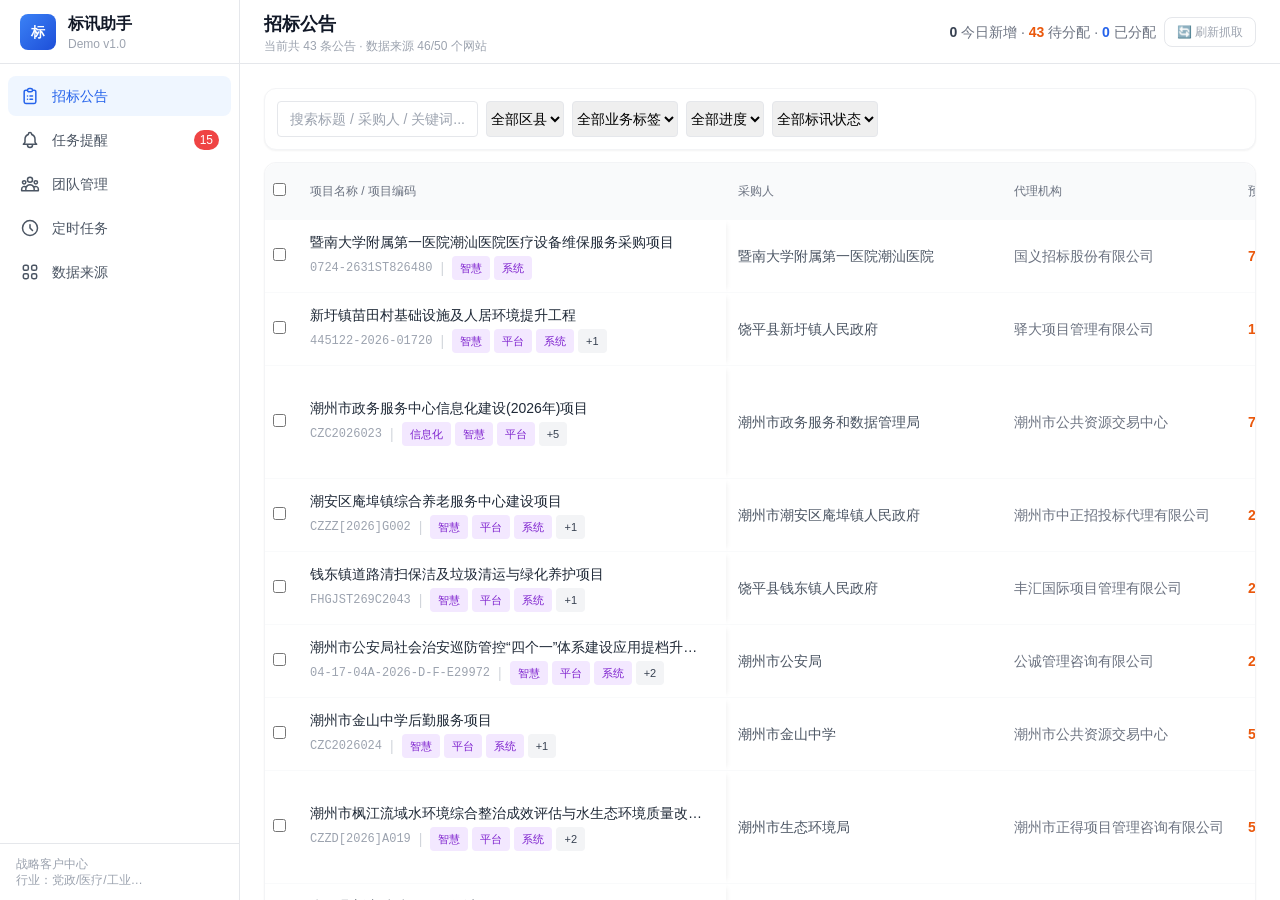
==== demo/index.html @ 06e2afbc "feat: 三方代码同步 + 任务提醒页批量分配功能 - 以 标讯助手demo.html 为源头同步 demo/js/app.js + demo/js/data.js - 同步后两个版本功能完全一致（" ====
<!DOCTYPE html>
<html lang="zh-CN">
<head>
  <meta charset="UTF-8">
  <meta name="viewport" content="width=device-width, initial-scale=1.0">
  <title>标讯助手 - Demo（离线版）</title>
  <!-- 内联编译好的 Tailwind CSS -->
<style>*,:after,:before{--tw-border-spacing-x:0;--tw-border-spacing-y:0;--tw-translate-x:0;--tw-translate-y:0;--tw-rotate:0;--tw-skew-x:0;--tw-skew-y:0;--tw-scale-x:1;--tw-scale-y:1;--tw-pan-x: ;--tw-pan-y: ;--tw-pinch-zoom: ;--tw-scroll-snap-strictness:proximity;--tw-gradient-from-position: ;--tw-gradient-via-position: ;--tw-gradient-to-position: ;--tw-ordinal: ;--tw-slashed-zero: ;--tw-numeric-figure: ;--tw-numeric-spacing: ;--tw-numeric-fraction: ;--tw-ring-inset: ;--tw-ring-offset-width:0px;--tw-ring-offset-color:#fff;--tw-ring-color:rgba(59,130,246,.5);--tw-ring-offset-shadow:0 0 #0000;--tw-ring-shadow:0 0 #0000;--tw-shadow:0 0 #0000;--tw-shadow-colored:0 0 #0000;--tw-blur: ;--tw-brightness: ;--tw-contrast: ;--tw-grayscale: ;--tw-hue-rotate: ;--tw-invert: ;--tw-saturate: ;--tw-sepia: ;--tw-drop-shadow: ;--tw-backdrop-blur: ;--tw-backdrop-brightness: ;--tw-backdrop-contrast: ;--tw-backdrop-grayscale: ;--tw-backdrop-hue-rotate: ;--tw-backdrop-invert: ;--tw-backdrop-opacity: ;--tw-backdrop-saturate: ;--tw-backdrop-sepia: ;--tw-contain-size: ;--tw-contain-layout: ;--tw-contain-paint: ;--tw-contain-style: }::backdrop{--tw-border-spacing-x:0;--tw-border-spacing-y:0;--tw-translate-x:0;--tw-translate-y:0;--tw-rotate:0;--tw-skew-x:0;--tw-skew-y:0;--tw-scale-x:1;--tw-scale-y:1;--tw-pan-x: ;--tw-pan-y: ;--tw-pinch-zoom: ;--tw-scroll-snap-strictness:proximity;--tw-gradient-from-position: ;--tw-gradient-via-position: ;--tw-gradient-to-position: ;--tw-ordinal: ;--tw-slashed-zero: ;--tw-numeric-figure: ;--tw-numeric-spacing: ;--tw-numeric-fraction: ;--tw-ring-inset: ;--tw-ring-offset-width:0px;--tw-ring-offset-color:#fff;--tw-ring-color:rgba(59,130,246,.5);--tw-ring-offset-shadow:0 0 #0000;--tw-ring-shadow:0 0 #0000;--tw-shadow:0 0 #0000;--tw-shadow-colored:0 0 #0000;--tw-blur: ;--tw-brightness: ;--tw-contrast: ;--tw-grayscale: ;--tw-hue-rotate: ;--tw-invert: ;--tw-saturate: ;--tw-sepia: ;--tw-drop-shadow: ;--tw-backdrop-blur: ;--tw-backdrop-brightness: ;--tw-backdrop-contrast: ;--tw-backdrop-grayscale: ;--tw-backdrop-hue-rotate: ;--tw-backdrop-invert: ;--tw-backdrop-opacity: ;--tw-backdrop-saturate: ;--tw-backdrop-sepia: ;--tw-contain-size: ;--tw-contain-layout: ;--tw-contain-paint: ;--tw-contain-style: }/*! tailwindcss v3.4.19 | MIT License | https://tailwindcss.com*/*,:after,:before{box-sizing:border-box;border:0 solid #e5e7eb}:after,:before{--tw-content:""}:host,html{line-height:1.5;-webkit-text-size-adjust:100%;-moz-tab-size:4;-o-tab-size:4;tab-size:4;font-family:ui-sans-serif,system-ui,sans-serif,Apple Color Emoji,Segoe UI Emoji,Segoe UI Symbol,Noto Color Emoji;font-feature-settings:normal;font-variation-settings:normal;-webkit-tap-highlight-color:transparent}body{margin:0;line-height:inherit}hr{height:0;color:inherit;border-top-width:1px}abbr:where([title]){-webkit-text-decoration:underline dotted;text-decoration:underline dotted}h1,h2,h3,h4,h5,h6{font-size:inherit;font-weight:inherit}a{color:inherit;text-decoration:inherit}b,strong{font-weight:bolder}code,kbd,pre,samp{font-family:ui-monospace,SFMono-Regular,Menlo,Monaco,Consolas,Liberation Mono,Courier New,monospace;font-feature-settings:normal;font-variation-settings:normal;font-size:1em}small{font-size:80%}sub,sup{font-size:75%;line-height:0;position:relative;vertical-align:baseline}sub{bottom:-.25em}sup{top:-.5em}table{text-indent:0;border-color:inherit;border-collapse:collapse}button,input,optgroup,select,textarea{font-family:inherit;font-feature-settings:inherit;font-variation-settings:inherit;font-size:100%;font-weight:inherit;line-height:inherit;letter-spacing:inherit;color:inherit;margin:0;padding:0}button,select{text-transform:none}button,input:where([type=button]),input:where([type=reset]),input:where([type=submit]){-webkit-appearance:button;background-color:transparent;background-image:none}:-moz-focusring{outline:auto}:-moz-ui-invalid{box-shadow:none}progress{vertical-align:baseline}::-webkit-inner-spin-button,::-webkit-outer-spin-button{height:auto}[type=search]{-webkit-appearance:textfield;outline-offset:-2px}::-webkit-search-decoration{-webkit-appearance:none}::-webkit-file-upload-button{-webkit-appearance:button;font:inherit}summary{display:list-item}blockquote,dd,dl,figure,h1,h2,h3,h4,h5,h6,hr,p,pre{margin:0}fieldset{margin:0}fieldset,legend{padding:0}menu,ol,ul{list-style:none;margin:0;padding:0}dialog{padding:0}textarea{resize:vertical}input::-moz-placeholder,textarea::-moz-placeholder{opacity:1;color:#9ca3af}input::placeholder,textarea::placeholder{opacity:1;color:#9ca3af}[role=button],button{cursor:pointer}:disabled{cursor:default}audio,canvas,embed,iframe,img,object,svg,video{display:block;vertical-align:middle}img,video{max-width:100%;height:auto}[hidden]:where(:not([hidden=until-found])){display:none}.fixed{position:fixed}.inset-0{inset:0}.z-50{z-index:50}.col-span-2{grid-column:span 2/span 2}.-mx-2{margin-left:-.5rem;margin-right:-.5rem}.mx-auto{margin-left:auto;margin-right:auto}.mb-1{margin-bottom:.25rem}.mb-2{margin-bottom:.5rem}.mb-3{margin-bottom:.75rem}.mb-4{margin-bottom:1rem}.mb-5{margin-bottom:1.25rem}.mb-6{margin-bottom:1.5rem}.ml-3{margin-left:.75rem}.ml-auto{margin-left:auto}.mr-1{margin-right:.25rem}.mr-2{margin-right:.5rem}.mt-1{margin-top:.25rem}.mt-1\.5{margin-top:.375rem}.mt-4{margin-top:1rem}.mt-6{margin-top:1.5rem}.block{display:block}.inline-block{display:inline-block}.flex{display:flex}.table{display:table}.grid{display:grid}.h-10{height:2.5rem}.h-16{height:4rem}.h-2{height:.5rem}.h-5{height:1.25rem}.h-8{height:2rem}.h-9{height:2.25rem}.h-screen{height:100vh}.max-h-72{max-height:18rem}.w-2{width:.5rem}.w-5{width:1.25rem}.w-60{width:15rem}.w-8{width:2rem}.w-9{width:2.25rem}.w-\[480px\]{width:480px}.w-full{width:100%}.min-w-\[280px\]{min-width:280px}.min-w-\[300px\]{min-width:300px}.min-w-\[32px\]{min-width:32px}.max-w-5xl{max-width:64rem}.max-w-\[150px\]{max-width:150px}.max-w-\[180px\]{max-width:180px}.max-w-\[400px\]{max-width:400px}.flex-1{flex:1 1 0%}.flex-shrink-0{flex-shrink:0}.transform{transform:translate(var(--tw-translate-x),var(--tw-translate-y)) rotate(var(--tw-rotate)) skewX(var(--tw-skew-x)) skewY(var(--tw-skew-y)) scaleX(var(--tw-scale-x)) scaleY(var(--tw-scale-y))}@keyframes pulse{50%{opacity:.5}}.animate-pulse{animation:pulse 2s cubic-bezier(.4,0,.6,1) infinite}.cursor-pointer{cursor:pointer}.resize-none{resize:none}.grid-cols-2{grid-template-columns:repeat(2,minmax(0,1fr))}.grid-cols-3{grid-template-columns:repeat(3,minmax(0,1fr))}.grid-cols-4{grid-template-columns:repeat(4,minmax(0,1fr))}.flex-col{flex-direction:column}.flex-wrap{flex-wrap:wrap}.items-start{align-items:flex-start}.items-center{align-items:center}.justify-end{justify-content:flex-end}.justify-center{justify-content:center}.justify-between{justify-content:space-between}.gap-1{gap:.25rem}.gap-1\.5{gap:.375rem}.gap-2{gap:.5rem}.gap-3{gap:.75rem}.gap-4{gap:1rem}.gap-6{gap:1.5rem}.gap-x-10{-moz-column-gap:2.5rem;column-gap:2.5rem}.gap-y-4{row-gap:1rem}.space-y-1>:not([hidden])~:not([hidden]){--tw-space-y-reverse:0;margin-top:calc(.25rem*(1 - var(--tw-space-y-reverse)));margin-bottom:calc(.25rem*var(--tw-space-y-reverse))}.space-y-1\.5>:not([hidden])~:not([hidden]){--tw-space-y-reverse:0;margin-top:calc(.375rem*(1 - var(--tw-space-y-reverse)));margin-bottom:calc(.375rem*var(--tw-space-y-reverse))}.space-y-2>:not([hidden])~:not([hidden]){--tw-space-y-reverse:0;margin-top:calc(.5rem*(1 - var(--tw-space-y-reverse)));margin-bottom:calc(.5rem*var(--tw-space-y-reverse))}.space-y-3>:not([hidden])~:not([hidden]){--tw-space-y-reverse:0;margin-top:calc(.75rem*(1 - var(--tw-space-y-reverse)));margin-bottom:calc(.75rem*var(--tw-space-y-reverse))}.space-y-4>:not([hidden])~:not([hidden]){--tw-space-y-reverse:0;margin-top:calc(1rem*(1 - var(--tw-space-y-reverse)));margin-bottom:calc(1rem*var(--tw-space-y-reverse))}.overflow-auto{overflow:auto}.overflow-hidden,.truncate{overflow:hidden}.truncate{text-overflow:ellipsis}.truncate,.whitespace-nowrap{white-space:nowrap}.whitespace-pre-wrap{white-space:pre-wrap}.break-all{word-break:break-all}.rounded{border-radius:.25rem}.rounded-full{border-radius:9999px}.rounded-lg{border-radius:.5rem}.rounded-xl{border-radius:.75rem}.border{border-width:1px}.border-b{border-bottom-width:1px}.border-r{border-right-width:1px}.border-t{border-top-width:1px}.border-blue-600{--tw-border-opacity:1;border-color:rgb(37 99 235/var(--tw-border-opacity,1))}.border-gray-100{--tw-border-opacity:1;border-color:rgb(243 244 246/var(--tw-border-opacity,1))}.border-gray-200{--tw-border-opacity:1;border-color:rgb(229 231 235/var(--tw-border-opacity,1))}.border-gray-50{--tw-border-opacity:1;border-color:rgb(249 250 251/var(--tw-border-opacity,1))}.border-red-100{--tw-border-opacity:1;border-color:rgb(254 226 226/var(--tw-border-opacity,1))}.bg-blue-500{--tw-bg-opacity:1;background-color:rgb(59 130 246/var(--tw-bg-opacity,1))}.bg-blue-600{--tw-bg-opacity:1;background-color:rgb(37 99 235/var(--tw-bg-opacity,1))}.bg-gray-100{--tw-bg-opacity:1;background-color:rgb(243 244 246/var(--tw-bg-opacity,1))}.bg-gray-50{--tw-bg-opacity:1;background-color:rgb(249 250 251/var(--tw-bg-opacity,1))}.bg-green-500{--tw-bg-opacity:1;background-color:rgb(34 197 94/var(--tw-bg-opacity,1))}.bg-orange-100{--tw-bg-opacity:1;background-color:rgb(255 237 213/var(--tw-bg-opacity,1))}.bg-orange-50{--tw-bg-opacity:1;background-color:rgb(255 247 237/var(--tw-bg-opacity,1))}.bg-orange-500{--tw-bg-opacity:1;background-color:rgb(249 115 22/var(--tw-bg-opacity,1))}.bg-red-50{--tw-bg-opacity:1;background-color:rgb(254 242 242/var(--tw-bg-opacity,1))}.bg-red-500{--tw-bg-opacity:1;background-color:rgb(239 68 68/var(--tw-bg-opacity,1))}.bg-white{--tw-bg-opacity:1;background-color:rgb(255 255 255/var(--tw-bg-opacity,1))}.bg-gradient-to-br{background-image:linear-gradient(to bottom right,var(--tw-gradient-stops))}.from-blue-500{--tw-gradient-from:#3b82f6 var(--tw-gradient-from-position);--tw-gradient-to:rgba(59,130,246,0) var(--tw-gradient-to-position);--tw-gradient-stops:var(--tw-gradient-from),var(--tw-gradient-to)}.to-blue-700{--tw-gradient-to:#1d4ed8 var(--tw-gradient-to-position)}.p-3{padding:.75rem}.p-4{padding:1rem}.p-5{padding:1.25rem}.p-6{padding:1.5rem}.px-1\.5{padding-left:.375rem;padding-right:.375rem}.px-2{padding-left:.5rem;padding-right:.5rem}.px-3{padding-left:.75rem;padding-right:.75rem}.px-4{padding-left:1rem;padding-right:1rem}.px-5{padding-left:1.25rem;padding-right:1.25rem}.px-6{padding-left:1.5rem;padding-right:1.5rem}.py-0\.5{padding-top:.125rem;padding-bottom:.125rem}.py-1{padding-top:.25rem;padding-bottom:.25rem}.py-1\.5{padding-top:.375rem;padding-bottom:.375rem}.py-16{padding-top:4rem;padding-bottom:4rem}.py-2{padding-top:.5rem;padding-bottom:.5rem}.py-2\.5{padding-top:.625rem;padding-bottom:.625rem}.py-3{padding-top:.75rem;padding-bottom:.75rem}.py-8{padding-top:2rem;padding-bottom:2rem}.pl-5{padding-left:1.25rem}.pt-4{padding-top:1rem}.text-left{text-align:left}.text-center{text-align:center}.font-mono{font-family:ui-monospace,SFMono-Regular,Menlo,Monaco,Consolas,Liberation Mono,Courier New,monospace}.text-2xl{font-size:1.5rem;line-height:2rem}.text-lg{font-size:1.125rem;line-height:1.75rem}.text-sm{font-size:.875rem;line-height:1.25rem}.text-xl{font-size:1.25rem;line-height:1.75rem}.text-xs{font-size:.75rem;line-height:1rem}.font-bold{font-weight:700}.font-medium{font-weight:500}.font-normal{font-weight:400}.font-semibold{font-weight:600}.leading-relaxed{line-height:1.625}.leading-snug{line-height:1.375}.text-blue-500{--tw-text-opacity:1;color:rgb(59 130 246/var(--tw-text-opacity,1))}.text-blue-600{--tw-text-opacity:1;color:rgb(37 99 235/var(--tw-text-opacity,1))}.text-gray-300{--tw-text-opacity:1;color:rgb(209 213 219/var(--tw-text-opacity,1))}.text-gray-400{--tw-text-opacity:1;color:rgb(156 163 175/var(--tw-text-opacity,1))}.text-gray-500{--tw-text-opacity:1;color:rgb(107 114 128/var(--tw-text-opacity,1))}.text-gray-600{--tw-text-opacity:1;color:rgb(75 85 99/var(--tw-text-opacity,1))}.text-gray-700{--tw-text-opacity:1;color:rgb(55 65 81/var(--tw-text-opacity,1))}.text-gray-800{--tw-text-opacity:1;color:rgb(31 41 55/var(--tw-text-opacity,1))}.text-gray-900{--tw-text-opacity:1;color:rgb(17 24 39/var(--tw-text-opacity,1))}.text-green-600{--tw-text-opacity:1;color:rgb(22 163 74/var(--tw-text-opacity,1))}.text-orange-500{--tw-text-opacity:1;color:rgb(249 115 22/var(--tw-text-opacity,1))}.text-orange-600{--tw-text-opacity:1;color:rgb(234 88 12/var(--tw-text-opacity,1))}.text-red-500{--tw-text-opacity:1;color:rgb(239 68 68/var(--tw-text-opacity,1))}.text-red-600{--tw-text-opacity:1;color:rgb(220 38 38/var(--tw-text-opacity,1))}.text-white{--tw-text-opacity:1;color:rgb(255 255 255/var(--tw-text-opacity,1))}.shadow-sm{--tw-shadow:0 1px 2px 0 rgba(0,0,0,.05);--tw-shadow-colored:0 1px 2px 0 var(--tw-shadow-color)}.shadow-sm,.shadow-xl{box-shadow:var(--tw-ring-offset-shadow,0 0 #0000),var(--tw-ring-shadow,0 0 #0000),var(--tw-shadow)}.shadow-xl{--tw-shadow:0 20px 25px -5px rgba(0,0,0,.1),0 8px 10px -6px rgba(0,0,0,.1);--tw-shadow-colored:0 20px 25px -5px var(--tw-shadow-color),0 8px 10px -6px var(--tw-shadow-color)}.blur{--tw-blur:blur(8px)}.blur,.filter{filter:var(--tw-blur) var(--tw-brightness) var(--tw-contrast) var(--tw-grayscale) var(--tw-hue-rotate) var(--tw-invert) var(--tw-saturate) var(--tw-sepia) var(--tw-drop-shadow)}.backdrop-filter{-webkit-backdrop-filter:var(--tw-backdrop-blur) var(--tw-backdrop-brightness) var(--tw-backdrop-contrast) var(--tw-backdrop-grayscale) var(--tw-backdrop-hue-rotate) var(--tw-backdrop-invert) var(--tw-backdrop-opacity) var(--tw-backdrop-saturate) var(--tw-backdrop-sepia);backdrop-filter:var(--tw-backdrop-blur) var(--tw-backdrop-brightness) var(--tw-backdrop-contrast) var(--tw-backdrop-grayscale) var(--tw-backdrop-hue-rotate) var(--tw-backdrop-invert) var(--tw-backdrop-opacity) var(--tw-backdrop-saturate) var(--tw-backdrop-sepia)}.hover\:bg-blue-700:hover{--tw-bg-opacity:1;background-color:rgb(29 78 216/var(--tw-bg-opacity,1))}.hover\:bg-gray-50:hover{--tw-bg-opacity:1;background-color:rgb(249 250 251/var(--tw-bg-opacity,1))}.hover\:text-blue-600:hover{--tw-text-opacity:1;color:rgb(37 99 235/var(--tw-text-opacity,1))}.hover\:underline:hover{text-decoration-line:underline}.focus\:border-blue-400:focus{--tw-border-opacity:1;border-color:rgb(96 165 250/var(--tw-border-opacity,1))}.focus\:outline-none:focus{outline:2px solid transparent;outline-offset:2px}.disabled\:cursor-not-allowed:disabled{cursor:not-allowed}.disabled\:opacity-40:disabled{opacity:.4}
  body { font-family: -apple-system, BlinkMacSystemFont, 'PingFang SC', 'Microsoft YaHei', sans-serif; }
  /* 表格横拉条常显样式 */
  .scrollbar-thin::-webkit-scrollbar { width: 10px; height: 12px; }
  .scrollbar-thin::-webkit-scrollbar-track { 
    background: #f1f5f9; 
    border-radius: 6px; 
    border: 2px solid #fff;
  }
  .scrollbar-thin::-webkit-scrollbar-thumb { 
    background: #cbd5e1; 
    border-radius: 6px; 
    border: 2px solid #f1f5f9;
  }
  .scrollbar-thin::-webkit-scrollbar-thumb:hover { background: #94a3b8; }
  /* macOS 强制滚动条常显（避免 overlay 隐藏） */
  .ann-table-scroll, .overflow-x-auto.scrollbar-thin {
    scrollbar-width: thin;
    scrollbar-color: #cbd5e1 #f1f5f9;
  }
  @supports (-webkit-overflow-scrolling: touch) {
    .scrollbar-thin::-webkit-scrollbar { width: 10px; height: 12px; }
  }
  .tag { display: inline-block; padding: 2px 8px; border-radius: 4px; font-size: 11px; font-weight: 500; }
  .tag-green { background: #dcfce7; color: #166534; }
  .tag-yellow { background: #fef9c3; color: #854d0e; }
  .tag-blue { background: #dbeafe; color: #1e40af; }
  .tag-red { background: #fee2e2; color: #991b1b; }
  .tag-gray { background: #f3f4f6; color: #374151; }
  .tag-purple { background: #f3e8ff; color: #7e22ce; }
  .modal-bg { background: rgba(0,0,0,0.5); backdrop-filter: blur(4px); }
  .fade-in { animation: fadeIn 0.2s ease-out; }
  @keyframes fadeIn { from { opacity: 0; transform: translateY(-8px); } to { opacity: 1; transform: translateY(0); } }
  .sidebar-item:hover { background: #f3f4f6; }
  .sidebar-item.active { background: #eff6ff; color: #2563eb; }
  .sidebar-item.active svg { stroke: #2563eb; }
  .ann-row:hover { background: #f9fafb; }
  .kw-del-cb:checked + .kw-del-label { background: #fee2e2; color: #dc2626; border-color: #fca5a5; }
  .kw-del-pill { display: inline-block; }
/* sticky 左右列阴影 */
.ann-row-first{box-shadow:4px 0 6px -4px rgba(0,0,0,.08)}
.ann-row-last{box-shadow:-4px 0 6px -4px rgba(0,0,0,.08)}
.ann-row:hover .ann-row-first{background:#f9fafb}
.ann-row:hover .ann-row-last{background:#f9fafb}
thead th.sticky.left-0{box-shadow:4px 0 6px -4px rgba(0,0,0,.08)}
thead th.sticky.right-0{box-shadow:-4px 0 6px -4px rgba(0,0,0,.08)}
  /* 手动补 Tailwind 没编译的 overflow-y-auto / overflow-x-hidden */
  main[class*="overflow-y-auto"] { overflow-y: auto !important; }
  main[class*="overflow-x-hidden"] { overflow-x: hidden !important; }
  .overflow-x-auto { overflow-x: auto !important; }
  /* 关键：表格 card 锁死宽度，不让 flex min-content 撑爆 */
  .bg-white.rounded-xl.shadow-sm.border-gray-100.style-width-100,
  .bg-white.rounded-xl.shadow-sm.border-gray-100[style*="width:100%"] { width: 100% !important; max-width: 100%; }

</style>
  <!-- 图标 -->
  <link rel="icon" type="image/svg+xml" href="data:image/svg+xml,%3Csvg xmlns='http://www.w3.org/2000/svg' viewBox='0 0 24 24' fill='none' stroke='%232563eb' stroke-width='2'%3E%3Cpath d='M9 12l2 2 4-4m6 2a9 9 0 11-18 0 9 9 0 0118 0z'/%3E%3C/svg%3E">
</head>
<body>
  <div id="app"></div>

  <!-- 数据层 -->
  <script src="js/data.js"></script>
  <!-- 主应用逻辑 -->
  <script src="js/app.js"></script>
</body>
</html>
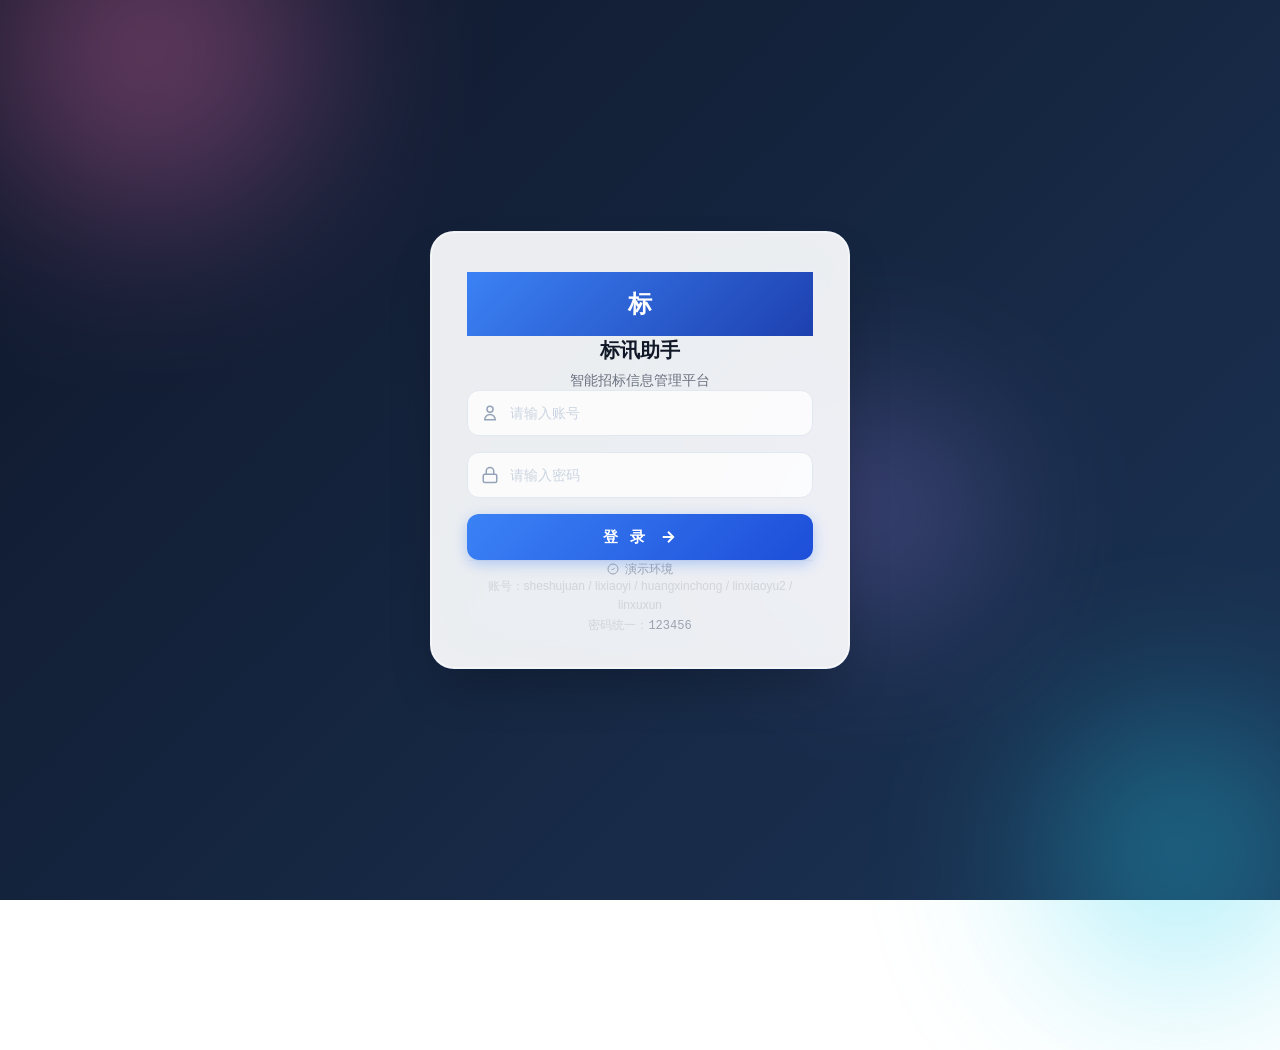
==== commit e0595375: "style: 登录页重写为现代毛玻璃风格 - 动态渐变背景(深蓝→紫色, 15s循环) - 3个浮动模糊装饰圆(pink/cyan/purple, 20s漂浮) - 毛玻璃卡片(backdrop-bl" ====
--- a/demo/index.html
+++ b/demo/index.html
@@ -59,6 +59,131 @@
   .bg-white.rounded-xl.shadow-sm.border-gray-100.style-width-100,
   .bg-white.rounded-xl.shadow-sm.border-gray-100[style*="width:100%"] { width: 100% !important; max-width: 100%; }
 
+
+/* ===== 登录页 · 现代毛玻璃风格 ===== */
+.login-bg {
+  background: linear-gradient(135deg, #0f172a 0%, #1e3a5f 30%, #3b82f6 60%, #6366f1 100%);
+  background-size: 400% 400%;
+  animation: loginGradientShift 15s ease infinite;
+}
+@keyframes loginGradientShift {
+  0%,100% { background-position: 0% 50%; }
+  50% { background-position: 100% 50%; }
+}
+
+/* 浮动装饰圆 */
+.login-blob {
+  position: absolute;
+  border-radius: 50%;
+  filter: blur(80px);
+  opacity: .5;
+  animation: loginBlobFloat 20s ease-in-out infinite;
+}
+.login-blob-1 {
+  width: 500px; height: 500px;
+  background: radial-gradient(circle, #f472b6 0%, transparent 70%);
+  top: -200px; left: -100px;
+  animation-delay: 0s;
+}
+.login-blob-2 {
+  width: 400px; height: 400px;
+  background: radial-gradient(circle, #22d3ee 0%, transparent 70%);
+  bottom: -150px; right: -100px;
+  animation-delay: -5s;
+}
+.login-blob-3 {
+  width: 300px; height: 300px;
+  background: radial-gradient(circle, #a78bfa 0%, transparent 70%);
+  top: 40%; right: 20%;
+  animation-delay: -10s;
+}
+@keyframes loginBlobFloat {
+  0%,100% { transform: translate(0,0) scale(1); }
+  33% { transform: translate(40px,-30px) scale(1.1); }
+  66% { transform: translate(-30px,40px) scale(0.95); }
+}
+
+/* 毛玻璃卡片 */
+.login-card {
+  position: relative;
+  padding: 40px 36px 32px;
+  border-radius: 24px;
+  background: rgba(255,255,255,.92);
+  backdrop-filter: blur(24px) saturate(1.8);
+  -webkit-backdrop-filter: blur(24px) saturate(1.8);
+  border: 1px solid rgba(255,255,255,.3);
+  box-shadow:
+    0 25px 50px -12px rgba(0,0,0,.25),
+    0 0 0 1px rgba(255,255,255,.5) inset;
+  z-index: 10;
+}
+
+/* 输入框 */
+.login-input-wrap {
+  position: relative;
+}
+.login-input-icon {
+  position: absolute;
+  left: 14px;
+  top: 50%;
+  transform: translateY(-50%);
+  width: 18px; height: 18px;
+  color: #94a3b8;
+  pointer-events: none;
+  transition: color .2s;
+}
+.login-input {
+  width: 100%;
+  height: 46px;
+  padding: 0 14px 0 42px;
+  border: 1.5px solid #e2e8f0;
+  border-radius: 12px;
+  background: rgba(255,255,255,.8);
+  font-size: 14px;
+  color: #0f172a;
+  transition: all .2s;
+}
+.login-input::placeholder { color: #cbd5e1; }
+.login-input:hover { border-color: #cbd5e1; background: #fff; }
+.login-input:focus {
+  outline: none;
+  border-color: #3b82f6;
+  background: #fff;
+  box-shadow: 0 0 0 4px rgba(59,130,246,.12);
+}
+.login-input-wrap:focus-within .login-input-icon { color: #3b82f6; }
+
+/* 登录按钮 */
+.login-btn {
+  position: relative;
+  width: 100%;
+  height: 46px;
+  border: none;
+  border-radius: 12px;
+  background: linear-gradient(135deg, #3b82f6 0%, #1d4ed8 100%);
+  color: #fff;
+  font-size: 15px;
+  font-weight: 600;
+  letter-spacing: 4px;
+  cursor: pointer;
+  transition: all .25s;
+  display: flex;
+  align-items: center;
+  justify-content: center;
+  gap: 10px;
+  box-shadow: 0 4px 14px rgba(59,130,246,.35);
+}
+.login-btn:hover {
+  transform: translateY(-1px);
+  box-shadow: 0 6px 20px rgba(59,130,246,.45);
+  background: linear-gradient(135deg, #2563eb 0%, #1e40af 100%);
+}
+.login-btn:active { transform: translateY(0); box-shadow: 0 2px 8px rgba(59,130,246,.3); }
+.login-btn-arrow {
+  width: 18px; height: 18px;
+  transition: transform .25s;
+}
+.login-btn:hover .login-btn-arrow { transform: translateX(3px); }
 </style>
   <!-- 图标 -->
   <link rel="icon" type="image/svg+xml" href="data:image/svg+xml,%3Csvg xmlns='http://www.w3.org/2000/svg' viewBox='0 0 24 24' fill='none' stroke='%232563eb' stroke-width='2'%3E%3Cpath d='M9 12l2 2 4-4m6 2a9 9 0 11-18 0 9 9 0 0118 0z'/%3E%3C/svg%3E">
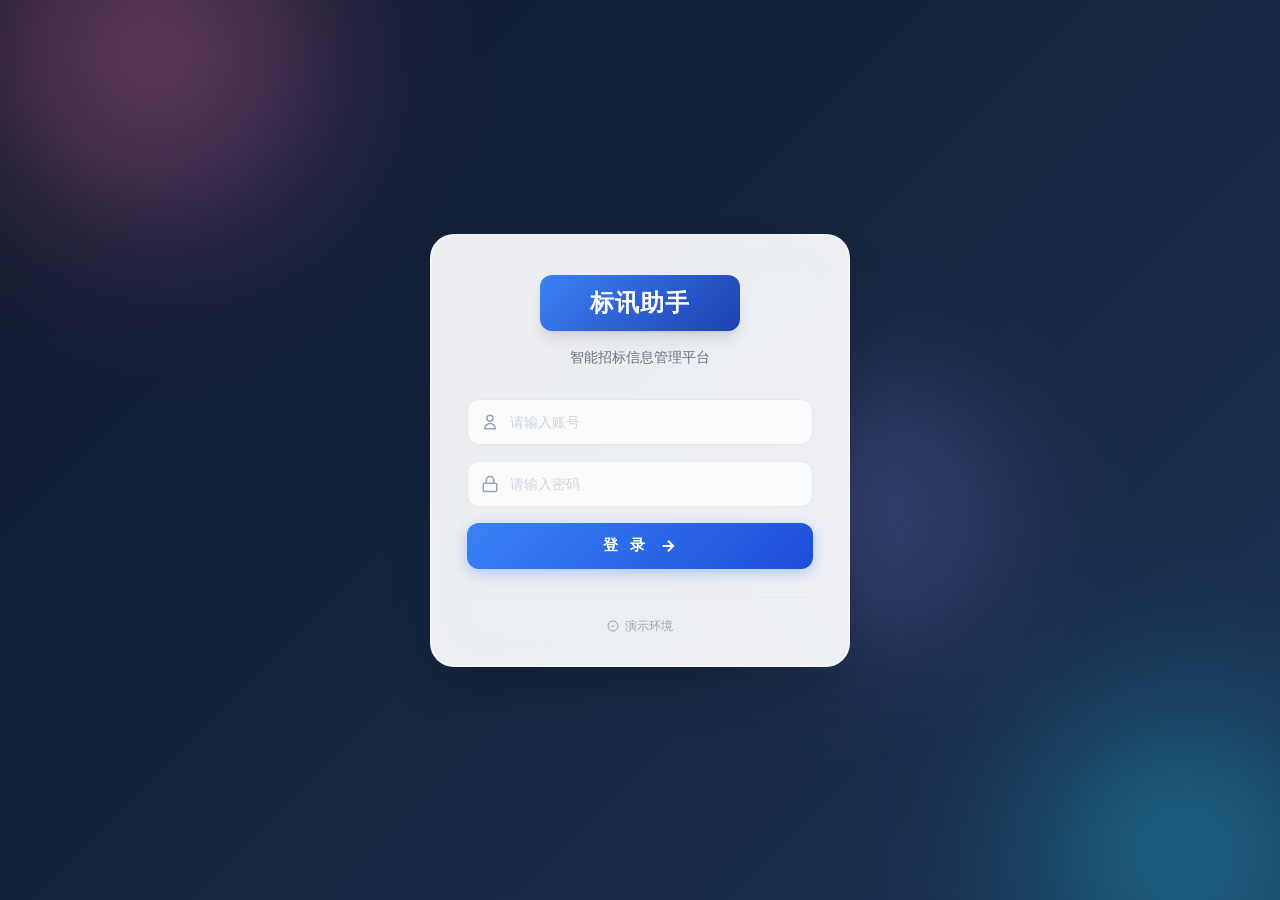
==== commit 05d32570: "feat: 招标公告 CRUD 完整实现 + Tailwind CSS 修复 【前端核心改动】 - 新增/修改/删除 三个按钮，仅集团客户部团队成员可见（annCrudBar） - 新增弹窗 rend" ====
--- a/demo/index.html
+++ b/demo/index.html
@@ -3,75 +3,2302 @@
 <head>
   <meta charset="UTF-8">
   <meta name="viewport" content="width=device-width, initial-scale=1.0">
-  <title>标讯助手 - Demo（离线版）</title>
+  <title>标讯助手 - Demo</title>
   <!-- 内联编译好的 Tailwind CSS -->
-<style>*,:after,:before{--tw-border-spacing-x:0;--tw-border-spacing-y:0;--tw-translate-x:0;--tw-translate-y:0;--tw-rotate:0;--tw-skew-x:0;--tw-skew-y:0;--tw-scale-x:1;--tw-scale-y:1;--tw-pan-x: ;--tw-pan-y: ;--tw-pinch-zoom: ;--tw-scroll-snap-strictness:proximity;--tw-gradient-from-position: ;--tw-gradient-via-position: ;--tw-gradient-to-position: ;--tw-ordinal: ;--tw-slashed-zero: ;--tw-numeric-figure: ;--tw-numeric-spacing: ;--tw-numeric-fraction: ;--tw-ring-inset: ;--tw-ring-offset-width:0px;--tw-ring-offset-color:#fff;--tw-ring-color:rgba(59,130,246,.5);--tw-ring-offset-shadow:0 0 #0000;--tw-ring-shadow:0 0 #0000;--tw-shadow:0 0 #0000;--tw-shadow-colored:0 0 #0000;--tw-blur: ;--tw-brightness: ;--tw-contrast: ;--tw-grayscale: ;--tw-hue-rotate: ;--tw-invert: ;--tw-saturate: ;--tw-sepia: ;--tw-drop-shadow: ;--tw-backdrop-blur: ;--tw-backdrop-brightness: ;--tw-backdrop-contrast: ;--tw-backdrop-grayscale: ;--tw-backdrop-hue-rotate: ;--tw-backdrop-invert: ;--tw-backdrop-opacity: ;--tw-backdrop-saturate: ;--tw-backdrop-sepia: ;--tw-contain-size: ;--tw-contain-layout: ;--tw-contain-paint: ;--tw-contain-style: }::backdrop{--tw-border-spacing-x:0;--tw-border-spacing-y:0;--tw-translate-x:0;--tw-translate-y:0;--tw-rotate:0;--tw-skew-x:0;--tw-skew-y:0;--tw-scale-x:1;--tw-scale-y:1;--tw-pan-x: ;--tw-pan-y: ;--tw-pinch-zoom: ;--tw-scroll-snap-strictness:proximity;--tw-gradient-from-position: ;--tw-gradient-via-position: ;--tw-gradient-to-position: ;--tw-ordinal: ;--tw-slashed-zero: ;--tw-numeric-figure: ;--tw-numeric-spacing: ;--tw-numeric-fraction: ;--tw-ring-inset: ;--tw-ring-offset-width:0px;--tw-ring-offset-color:#fff;--tw-ring-color:rgba(59,130,246,.5);--tw-ring-offset-shadow:0 0 #0000;--tw-ring-shadow:0 0 #0000;--tw-shadow:0 0 #0000;--tw-shadow-colored:0 0 #0000;--tw-blur: ;--tw-brightness: ;--tw-contrast: ;--tw-grayscale: ;--tw-hue-rotate: ;--tw-invert: ;--tw-saturate: ;--tw-sepia: ;--tw-drop-shadow: ;--tw-backdrop-blur: ;--tw-backdrop-brightness: ;--tw-backdrop-contrast: ;--tw-backdrop-grayscale: ;--tw-backdrop-hue-rotate: ;--tw-backdrop-invert: ;--tw-backdrop-opacity: ;--tw-backdrop-saturate: ;--tw-backdrop-sepia: ;--tw-contain-size: ;--tw-contain-layout: ;--tw-contain-paint: ;--tw-contain-style: }/*! tailwindcss v3.4.19 | MIT License | https://tailwindcss.com*/*,:after,:before{box-sizing:border-box;border:0 solid #e5e7eb}:after,:before{--tw-content:""}:host,html{line-height:1.5;-webkit-text-size-adjust:100%;-moz-tab-size:4;-o-tab-size:4;tab-size:4;font-family:ui-sans-serif,system-ui,sans-serif,Apple Color Emoji,Segoe UI Emoji,Segoe UI Symbol,Noto Color Emoji;font-feature-settings:normal;font-variation-settings:normal;-webkit-tap-highlight-color:transparent}body{margin:0;line-height:inherit}hr{height:0;color:inherit;border-top-width:1px}abbr:where([title]){-webkit-text-decoration:underline dotted;text-decoration:underline dotted}h1,h2,h3,h4,h5,h6{font-size:inherit;font-weight:inherit}a{color:inherit;text-decoration:inherit}b,strong{font-weight:bolder}code,kbd,pre,samp{font-family:ui-monospace,SFMono-Regular,Menlo,Monaco,Consolas,Liberation Mono,Courier New,monospace;font-feature-settings:normal;font-variation-settings:normal;font-size:1em}small{font-size:80%}sub,sup{font-size:75%;line-height:0;position:relative;vertical-align:baseline}sub{bottom:-.25em}sup{top:-.5em}table{text-indent:0;border-color:inherit;border-collapse:collapse}button,input,optgroup,select,textarea{font-family:inherit;font-feature-settings:inherit;font-variation-settings:inherit;font-size:100%;font-weight:inherit;line-height:inherit;letter-spacing:inherit;color:inherit;margin:0;padding:0}button,select{text-transform:none}button,input:where([type=button]),input:where([type=reset]),input:where([type=submit]){-webkit-appearance:button;background-color:transparent;background-image:none}:-moz-focusring{outline:auto}:-moz-ui-invalid{box-shadow:none}progress{vertical-align:baseline}::-webkit-inner-spin-button,::-webkit-outer-spin-button{height:auto}[type=search]{-webkit-appearance:textfield;outline-offset:-2px}::-webkit-search-decoration{-webkit-appearance:none}::-webkit-file-upload-button{-webkit-appearance:button;font:inherit}summary{display:list-item}blockquote,dd,dl,figure,h1,h2,h3,h4,h5,h6,hr,p,pre{margin:0}fieldset{margin:0}fieldset,legend{padding:0}menu,ol,ul{list-style:none;margin:0;padding:0}dialog{padding:0}textarea{resize:vertical}input::-moz-placeholder,textarea::-moz-placeholder{opacity:1;color:#9ca3af}input::placeholder,textarea::placeholder{opacity:1;color:#9ca3af}[role=button],button{cursor:pointer}:disabled{cursor:default}audio,canvas,embed,iframe,img,object,svg,video{display:block;vertical-align:middle}img,video{max-width:100%;height:auto}[hidden]:where(:not([hidden=until-found])){display:none}.fixed{position:fixed}.inset-0{inset:0}.z-50{z-index:50}.col-span-2{grid-column:span 2/span 2}.-mx-2{margin-left:-.5rem;margin-right:-.5rem}.mx-auto{margin-left:auto;margin-right:auto}.mb-1{margin-bottom:.25rem}.mb-2{margin-bottom:.5rem}.mb-3{margin-bottom:.75rem}.mb-4{margin-bottom:1rem}.mb-5{margin-bottom:1.25rem}.mb-6{margin-bottom:1.5rem}.ml-3{margin-left:.75rem}.ml-auto{margin-left:auto}.mr-1{margin-right:.25rem}.mr-2{margin-right:.5rem}.mt-1{margin-top:.25rem}.mt-1\.5{margin-top:.375rem}.mt-4{margin-top:1rem}.mt-6{margin-top:1.5rem}.block{display:block}.inline-block{display:inline-block}.flex{display:flex}.table{display:table}.grid{display:grid}.h-10{height:2.5rem}.h-16{height:4rem}.h-2{height:.5rem}.h-5{height:1.25rem}.h-8{height:2rem}.h-9{height:2.25rem}.h-screen{height:100vh}.max-h-72{max-height:18rem}.w-2{width:.5rem}.w-5{width:1.25rem}.w-60{width:15rem}.w-8{width:2rem}.w-9{width:2.25rem}.w-\[480px\]{width:480px}.w-full{width:100%}.min-w-\[280px\]{min-width:280px}.min-w-\[300px\]{min-width:300px}.min-w-\[32px\]{min-width:32px}.max-w-5xl{max-width:64rem}.max-w-\[150px\]{max-width:150px}.max-w-\[180px\]{max-width:180px}.max-w-\[400px\]{max-width:400px}.flex-1{flex:1 1 0%}.flex-shrink-0{flex-shrink:0}.transform{transform:translate(var(--tw-translate-x),var(--tw-translate-y)) rotate(var(--tw-rotate)) skewX(var(--tw-skew-x)) skewY(var(--tw-skew-y)) scaleX(var(--tw-scale-x)) scaleY(var(--tw-scale-y))}@keyframes pulse{50%{opacity:.5}}.animate-pulse{animation:pulse 2s cubic-bezier(.4,0,.6,1) infinite}.cursor-pointer{cursor:pointer}.resize-none{resize:none}.grid-cols-2{grid-template-columns:repeat(2,minmax(0,1fr))}.grid-cols-3{grid-template-columns:repeat(3,minmax(0,1fr))}.grid-cols-4{grid-template-columns:repeat(4,minmax(0,1fr))}.flex-col{flex-direction:column}.flex-wrap{flex-wrap:wrap}.items-start{align-items:flex-start}.items-center{align-items:center}.justify-end{justify-content:flex-end}.justify-center{justify-content:center}.justify-between{justify-content:space-between}.gap-1{gap:.25rem}.gap-1\.5{gap:.375rem}.gap-2{gap:.5rem}.gap-3{gap:.75rem}.gap-4{gap:1rem}.gap-6{gap:1.5rem}.gap-x-10{-moz-column-gap:2.5rem;column-gap:2.5rem}.gap-y-4{row-gap:1rem}.space-y-1>:not([hidden])~:not([hidden]){--tw-space-y-reverse:0;margin-top:calc(.25rem*(1 - var(--tw-space-y-reverse)));margin-bottom:calc(.25rem*var(--tw-space-y-reverse))}.space-y-1\.5>:not([hidden])~:not([hidden]){--tw-space-y-reverse:0;margin-top:calc(.375rem*(1 - var(--tw-space-y-reverse)));margin-bottom:calc(.375rem*var(--tw-space-y-reverse))}.space-y-2>:not([hidden])~:not([hidden]){--tw-space-y-reverse:0;margin-top:calc(.5rem*(1 - var(--tw-space-y-reverse)));margin-bottom:calc(.5rem*var(--tw-space-y-reverse))}.space-y-3>:not([hidden])~:not([hidden]){--tw-space-y-reverse:0;margin-top:calc(.75rem*(1 - var(--tw-space-y-reverse)));margin-bottom:calc(.75rem*var(--tw-space-y-reverse))}.space-y-4>:not([hidden])~:not([hidden]){--tw-space-y-reverse:0;margin-top:calc(1rem*(1 - var(--tw-space-y-reverse)));margin-bottom:calc(1rem*var(--tw-space-y-reverse))}.overflow-auto{overflow:auto}.overflow-hidden,.truncate{overflow:hidden}.truncate{text-overflow:ellipsis}.truncate,.whitespace-nowrap{white-space:nowrap}.whitespace-pre-wrap{white-space:pre-wrap}.break-all{word-break:break-all}.rounded{border-radius:.25rem}.rounded-full{border-radius:9999px}.rounded-lg{border-radius:.5rem}.rounded-xl{border-radius:.75rem}.border{border-width:1px}.border-b{border-bottom-width:1px}.border-r{border-right-width:1px}.border-t{border-top-width:1px}.border-blue-600{--tw-border-opacity:1;border-color:rgb(37 99 235/var(--tw-border-opacity,1))}.border-gray-100{--tw-border-opacity:1;border-color:rgb(243 244 246/var(--tw-border-opacity,1))}.border-gray-200{--tw-border-opacity:1;border-color:rgb(229 231 235/var(--tw-border-opacity,1))}.border-gray-50{--tw-border-opacity:1;border-color:rgb(249 250 251/var(--tw-border-opacity,1))}.border-red-100{--tw-border-opacity:1;border-color:rgb(254 226 226/var(--tw-border-opacity,1))}.bg-blue-500{--tw-bg-opacity:1;background-color:rgb(59 130 246/var(--tw-bg-opacity,1))}.bg-blue-600{--tw-bg-opacity:1;background-color:rgb(37 99 235/var(--tw-bg-opacity,1))}.bg-gray-100{--tw-bg-opacity:1;background-color:rgb(243 244 246/var(--tw-bg-opacity,1))}.bg-gray-50{--tw-bg-opacity:1;background-color:rgb(249 250 251/var(--tw-bg-opacity,1))}.bg-green-500{--tw-bg-opacity:1;background-color:rgb(34 197 94/var(--tw-bg-opacity,1))}.bg-orange-100{--tw-bg-opacity:1;background-color:rgb(255 237 213/var(--tw-bg-opacity,1))}.bg-orange-50{--tw-bg-opacity:1;background-color:rgb(255 247 237/var(--tw-bg-opacity,1))}.bg-orange-500{--tw-bg-opacity:1;background-color:rgb(249 115 22/var(--tw-bg-opacity,1))}.bg-red-50{--tw-bg-opacity:1;background-color:rgb(254 242 242/var(--tw-bg-opacity,1))}.bg-red-500{--tw-bg-opacity:1;background-color:rgb(239 68 68/var(--tw-bg-opacity,1))}.bg-white{--tw-bg-opacity:1;background-color:rgb(255 255 255/var(--tw-bg-opacity,1))}.bg-gradient-to-br{background-image:linear-gradient(to bottom right,var(--tw-gradient-stops))}.from-blue-500{--tw-gradient-from:#3b82f6 var(--tw-gradient-from-position);--tw-gradient-to:rgba(59,130,246,0) var(--tw-gradient-to-position);--tw-gradient-stops:var(--tw-gradient-from),var(--tw-gradient-to)}.to-blue-700{--tw-gradient-to:#1d4ed8 var(--tw-gradient-to-position)}.p-3{padding:.75rem}.p-4{padding:1rem}.p-5{padding:1.25rem}.p-6{padding:1.5rem}.px-1\.5{padding-left:.375rem;padding-right:.375rem}.px-2{padding-left:.5rem;padding-right:.5rem}.px-3{padding-left:.75rem;padding-right:.75rem}.px-4{padding-left:1rem;padding-right:1rem}.px-5{padding-left:1.25rem;padding-right:1.25rem}.px-6{padding-left:1.5rem;padding-right:1.5rem}.py-0\.5{padding-top:.125rem;padding-bottom:.125rem}.py-1{padding-top:.25rem;padding-bottom:.25rem}.py-1\.5{padding-top:.375rem;padding-bottom:.375rem}.py-16{padding-top:4rem;padding-bottom:4rem}.py-2{padding-top:.5rem;padding-bottom:.5rem}.py-2\.5{padding-top:.625rem;padding-bottom:.625rem}.py-3{padding-top:.75rem;padding-bottom:.75rem}.py-8{padding-top:2rem;padding-bottom:2rem}.pl-5{padding-left:1.25rem}.pt-4{padding-top:1rem}.text-left{text-align:left}.text-center{text-align:center}.font-mono{font-family:ui-monospace,SFMono-Regular,Menlo,Monaco,Consolas,Liberation Mono,Courier New,monospace}.text-2xl{font-size:1.5rem;line-height:2rem}.text-lg{font-size:1.125rem;line-height:1.75rem}.text-sm{font-size:.875rem;line-height:1.25rem}.text-xl{font-size:1.25rem;line-height:1.75rem}.text-xs{font-size:.75rem;line-height:1rem}.font-bold{font-weight:700}.font-medium{font-weight:500}.font-normal{font-weight:400}.font-semibold{font-weight:600}.leading-relaxed{line-height:1.625}.leading-snug{line-height:1.375}.text-blue-500{--tw-text-opacity:1;color:rgb(59 130 246/var(--tw-text-opacity,1))}.text-blue-600{--tw-text-opacity:1;color:rgb(37 99 235/var(--tw-text-opacity,1))}.text-gray-300{--tw-text-opacity:1;color:rgb(209 213 219/var(--tw-text-opacity,1))}.text-gray-400{--tw-text-opacity:1;color:rgb(156 163 175/var(--tw-text-opacity,1))}.text-gray-500{--tw-text-opacity:1;color:rgb(107 114 128/var(--tw-text-opacity,1))}.text-gray-600{--tw-text-opacity:1;color:rgb(75 85 99/var(--tw-text-opacity,1))}.text-gray-700{--tw-text-opacity:1;color:rgb(55 65 81/var(--tw-text-opacity,1))}.text-gray-800{--tw-text-opacity:1;color:rgb(31 41 55/var(--tw-text-opacity,1))}.text-gray-900{--tw-text-opacity:1;color:rgb(17 24 39/var(--tw-text-opacity,1))}.text-green-600{--tw-text-opacity:1;color:rgb(22 163 74/var(--tw-text-opacity,1))}.text-orange-500{--tw-text-opacity:1;color:rgb(249 115 22/var(--tw-text-opacity,1))}.text-orange-600{--tw-text-opacity:1;color:rgb(234 88 12/var(--tw-text-opacity,1))}.text-red-500{--tw-text-opacity:1;color:rgb(239 68 68/var(--tw-text-opacity,1))}.text-red-600{--tw-text-opacity:1;color:rgb(220 38 38/var(--tw-text-opacity,1))}.text-white{--tw-text-opacity:1;color:rgb(255 255 255/var(--tw-text-opacity,1))}.shadow-sm{--tw-shadow:0 1px 2px 0 rgba(0,0,0,.05);--tw-shadow-colored:0 1px 2px 0 var(--tw-shadow-color)}.shadow-sm,.shadow-xl{box-shadow:var(--tw-ring-offset-shadow,0 0 #0000),var(--tw-ring-shadow,0 0 #0000),var(--tw-shadow)}.shadow-xl{--tw-shadow:0 20px 25px -5px rgba(0,0,0,.1),0 8px 10px -6px rgba(0,0,0,.1);--tw-shadow-colored:0 20px 25px -5px var(--tw-shadow-color),0 8px 10px -6px var(--tw-shadow-color)}.blur{--tw-blur:blur(8px)}.blur,.filter{filter:var(--tw-blur) var(--tw-brightness) var(--tw-contrast) var(--tw-grayscale) var(--tw-hue-rotate) var(--tw-invert) var(--tw-saturate) var(--tw-sepia) var(--tw-drop-shadow)}.backdrop-filter{-webkit-backdrop-filter:var(--tw-backdrop-blur) var(--tw-backdrop-brightness) var(--tw-backdrop-contrast) var(--tw-backdrop-grayscale) var(--tw-backdrop-hue-rotate) var(--tw-backdrop-invert) var(--tw-backdrop-opacity) var(--tw-backdrop-saturate) var(--tw-backdrop-sepia);backdrop-filter:var(--tw-backdrop-blur) var(--tw-backdrop-brightness) var(--tw-backdrop-contrast) var(--tw-backdrop-grayscale) var(--tw-backdrop-hue-rotate) var(--tw-backdrop-invert) var(--tw-backdrop-opacity) var(--tw-backdrop-saturate) var(--tw-backdrop-sepia)}.hover\:bg-blue-700:hover{--tw-bg-opacity:1;background-color:rgb(29 78 216/var(--tw-bg-opacity,1))}.hover\:bg-gray-50:hover{--tw-bg-opacity:1;background-color:rgb(249 250 251/var(--tw-bg-opacity,1))}.hover\:text-blue-600:hover{--tw-text-opacity:1;color:rgb(37 99 235/var(--tw-text-opacity,1))}.hover\:underline:hover{text-decoration-line:underline}.focus\:border-blue-400:focus{--tw-border-opacity:1;border-color:rgb(96 165 250/var(--tw-border-opacity,1))}.focus\:outline-none:focus{outline:2px solid transparent;outline-offset:2px}.disabled\:cursor-not-allowed:disabled{cursor:not-allowed}.disabled\:opacity-40:disabled{opacity:.4}
-  body { font-family: -apple-system, BlinkMacSystemFont, 'PingFang SC', 'Microsoft YaHei', sans-serif; }
-  /* 表格横拉条常显样式 */
-  .scrollbar-thin::-webkit-scrollbar { width: 10px; height: 12px; }
-  .scrollbar-thin::-webkit-scrollbar-track { 
+<style>*, ::before, ::after {
+  --tw-border-spacing-x: 0;
+  --tw-border-spacing-y: 0;
+  --tw-translate-x: 0;
+  --tw-translate-y: 0;
+  --tw-rotate: 0;
+  --tw-skew-x: 0;
+  --tw-skew-y: 0;
+  --tw-scale-x: 1;
+  --tw-scale-y: 1;
+  --tw-pan-x:  ;
+  --tw-pan-y:  ;
+  --tw-pinch-zoom:  ;
+  --tw-scroll-snap-strictness: proximity;
+  --tw-gradient-from-position:  ;
+  --tw-gradient-via-position:  ;
+  --tw-gradient-to-position:  ;
+  --tw-ordinal:  ;
+  --tw-slashed-zero:  ;
+  --tw-numeric-figure:  ;
+  --tw-numeric-spacing:  ;
+  --tw-numeric-fraction:  ;
+  --tw-ring-inset:  ;
+  --tw-ring-offset-width: 0px;
+  --tw-ring-offset-color: #fff;
+  --tw-ring-color: rgb(59 130 246 / 0.5);
+  --tw-ring-offset-shadow: 0 0 #0000;
+  --tw-ring-shadow: 0 0 #0000;
+  --tw-shadow: 0 0 #0000;
+  --tw-shadow-colored: 0 0 #0000;
+  --tw-blur:  ;
+  --tw-brightness:  ;
+  --tw-contrast:  ;
+  --tw-grayscale:  ;
+  --tw-hue-rotate:  ;
+  --tw-invert:  ;
+  --tw-saturate:  ;
+  --tw-sepia:  ;
+  --tw-drop-shadow:  ;
+  --tw-backdrop-blur:  ;
+  --tw-backdrop-brightness:  ;
+  --tw-backdrop-contrast:  ;
+  --tw-backdrop-grayscale:  ;
+  --tw-backdrop-hue-rotate:  ;
+  --tw-backdrop-invert:  ;
+  --tw-backdrop-opacity:  ;
+  --tw-backdrop-saturate:  ;
+  --tw-backdrop-sepia:  ;
+  --tw-contain-size:  ;
+  --tw-contain-layout:  ;
+  --tw-contain-paint:  ;
+  --tw-contain-style:  ;
+}
+
+::backdrop {
+  --tw-border-spacing-x: 0;
+  --tw-border-spacing-y: 0;
+  --tw-translate-x: 0;
+  --tw-translate-y: 0;
+  --tw-rotate: 0;
+  --tw-skew-x: 0;
+  --tw-skew-y: 0;
+  --tw-scale-x: 1;
+  --tw-scale-y: 1;
+  --tw-pan-x:  ;
+  --tw-pan-y:  ;
+  --tw-pinch-zoom:  ;
+  --tw-scroll-snap-strictness: proximity;
+  --tw-gradient-from-position:  ;
+  --tw-gradient-via-position:  ;
+  --tw-gradient-to-position:  ;
+  --tw-ordinal:  ;
+  --tw-slashed-zero:  ;
+  --tw-numeric-figure:  ;
+  --tw-numeric-spacing:  ;
+  --tw-numeric-fraction:  ;
+  --tw-ring-inset:  ;
+  --tw-ring-offset-width: 0px;
+  --tw-ring-offset-color: #fff;
+  --tw-ring-color: rgb(59 130 246 / 0.5);
+  --tw-ring-offset-shadow: 0 0 #0000;
+  --tw-ring-shadow: 0 0 #0000;
+  --tw-shadow: 0 0 #0000;
+  --tw-shadow-colored: 0 0 #0000;
+  --tw-blur:  ;
+  --tw-brightness:  ;
+  --tw-contrast:  ;
+  --tw-grayscale:  ;
+  --tw-hue-rotate:  ;
+  --tw-invert:  ;
+  --tw-saturate:  ;
+  --tw-sepia:  ;
+  --tw-drop-shadow:  ;
+  --tw-backdrop-blur:  ;
+  --tw-backdrop-brightness:  ;
+  --tw-backdrop-contrast:  ;
+  --tw-backdrop-grayscale:  ;
+  --tw-backdrop-hue-rotate:  ;
+  --tw-backdrop-invert:  ;
+  --tw-backdrop-opacity:  ;
+  --tw-backdrop-saturate:  ;
+  --tw-backdrop-sepia:  ;
+  --tw-contain-size:  ;
+  --tw-contain-layout:  ;
+  --tw-contain-paint:  ;
+  --tw-contain-style:  ;
+}
+
+/*
+! tailwindcss v3.4.19 | MIT License | https://tailwindcss.com
+*/
+
+/*
+1. Prevent padding and border from affecting element width. (https://github.com/mozdevs/cssremedy/issues/4)
+2. Allow adding a border to an element by just adding a border-width. (https://github.com/tailwindcss/tailwindcss/pull/116)
+*/
+
+*,
+::before,
+::after {
+  box-sizing: border-box;
+  /* 1 */
+  border-width: 0;
+  /* 2 */
+  border-style: solid;
+  /* 2 */
+  border-color: #e5e7eb;
+  /* 2 */
+}
+
+::before,
+::after {
+  --tw-content: '';
+}
+
+/*
+1. Use a consistent sensible line-height in all browsers.
+2. Prevent adjustments of font size after orientation changes in iOS.
+3. Use a more readable tab size.
+4. Use the user's configured `sans` font-family by default.
+5. Use the user's configured `sans` font-feature-settings by default.
+6. Use the user's configured `sans` font-variation-settings by default.
+7. Disable tap highlights on iOS
+*/
+
+html,
+:host {
+  line-height: 1.5;
+  /* 1 */
+  -webkit-text-size-adjust: 100%;
+  /* 2 */
+  -moz-tab-size: 4;
+  /* 3 */
+  -o-tab-size: 4;
+     tab-size: 4;
+  /* 3 */
+  font-family: ui-sans-serif, system-ui, sans-serif, "Apple Color Emoji", "Segoe UI Emoji", "Segoe UI Symbol", "Noto Color Emoji";
+  /* 4 */
+  font-feature-settings: normal;
+  /* 5 */
+  font-variation-settings: normal;
+  /* 6 */
+  -webkit-tap-highlight-color: transparent;
+  /* 7 */
+}
+
+/*
+1. Remove the margin in all browsers.
+2. Inherit line-height from `html` so users can set them as a class directly on the `html` element.
+*/
+
+body {
+  margin: 0;
+  /* 1 */
+  line-height: inherit;
+  /* 2 */
+}
+
+/*
+1. Add the correct height in Firefox.
+2. Correct the inheritance of border color in Firefox. (https://bugzilla.mozilla.org/show_bug.cgi?id=190655)
+3. Ensure horizontal rules are visible by default.
+*/
+
+hr {
+  height: 0;
+  /* 1 */
+  color: inherit;
+  /* 2 */
+  border-top-width: 1px;
+  /* 3 */
+}
+
+/*
+Add the correct text decoration in Chrome, Edge, and Safari.
+*/
+
+abbr:where([title]) {
+  -webkit-text-decoration: underline dotted;
+          text-decoration: underline dotted;
+}
+
+/*
+Remove the default font size and weight for headings.
+*/
+
+h1,
+h2,
+h3,
+h4,
+h5,
+h6 {
+  font-size: inherit;
+  font-weight: inherit;
+}
+
+/*
+Reset links to optimize for opt-in styling instead of opt-out.
+*/
+
+a {
+  color: inherit;
+  text-decoration: inherit;
+}
+
+/*
+Add the correct font weight in Edge and Safari.
+*/
+
+b,
+strong {
+  font-weight: bolder;
+}
+
+/*
+1. Use the user's configured `mono` font-family by default.
+2. Use the user's configured `mono` font-feature-settings by default.
+3. Use the user's configured `mono` font-variation-settings by default.
+4. Correct the odd `em` font sizing in all browsers.
+*/
+
+code,
+kbd,
+samp,
+pre {
+  font-family: ui-monospace, SFMono-Regular, Menlo, Monaco, Consolas, "Liberation Mono", "Courier New", monospace;
+  /* 1 */
+  font-feature-settings: normal;
+  /* 2 */
+  font-variation-settings: normal;
+  /* 3 */
+  font-size: 1em;
+  /* 4 */
+}
+
+/*
+Add the correct font size in all browsers.
+*/
+
+small {
+  font-size: 80%;
+}
+
+/*
+Prevent `sub` and `sup` elements from affecting the line height in all browsers.
+*/
+
+sub,
+sup {
+  font-size: 75%;
+  line-height: 0;
+  position: relative;
+  vertical-align: baseline;
+}
+
+sub {
+  bottom: -0.25em;
+}
+
+sup {
+  top: -0.5em;
+}
+
+/*
+1. Remove text indentation from table contents in Chrome and Safari. (https://bugs.chromium.org/p/chromium/issues/detail?id=999088, https://bugs.webkit.org/show_bug.cgi?id=201297)
+2. Correct table border color inheritance in all Chrome and Safari. (https://bugs.chromium.org/p/chromium/issues/detail?id=935729, https://bugs.webkit.org/show_bug.cgi?id=195016)
+3. Remove gaps between table borders by default.
+*/
+
+table {
+  text-indent: 0;
+  /* 1 */
+  border-color: inherit;
+  /* 2 */
+  border-collapse: collapse;
+  /* 3 */
+}
+
+/*
+1. Change the font styles in all browsers.
+2. Remove the margin in Firefox and Safari.
+3. Remove default padding in all browsers.
+*/
+
+button,
+input,
+optgroup,
+select,
+textarea {
+  font-family: inherit;
+  /* 1 */
+  font-feature-settings: inherit;
+  /* 1 */
+  font-variation-settings: inherit;
+  /* 1 */
+  font-size: 100%;
+  /* 1 */
+  font-weight: inherit;
+  /* 1 */
+  line-height: inherit;
+  /* 1 */
+  letter-spacing: inherit;
+  /* 1 */
+  color: inherit;
+  /* 1 */
+  margin: 0;
+  /* 2 */
+  padding: 0;
+  /* 3 */
+}
+
+/*
+Remove the inheritance of text transform in Edge and Firefox.
+*/
+
+button,
+select {
+  text-transform: none;
+}
+
+/*
+1. Correct the inability to style clickable types in iOS and Safari.
+2. Remove default button styles.
+*/
+
+button,
+input:where([type='button']),
+input:where([type='reset']),
+input:where([type='submit']) {
+  -webkit-appearance: button;
+  /* 1 */
+  background-color: transparent;
+  /* 2 */
+  background-image: none;
+  /* 2 */
+}
+
+/*
+Use the modern Firefox focus style for all focusable elements.
+*/
+
+:-moz-focusring {
+  outline: auto;
+}
+
+/*
+Remove the additional `:invalid` styles in Firefox. (https://github.com/mozilla/gecko-dev/blob/2f9eacd9d3d995c937b4251a5557d95d494c9be1/layout/style/res/forms.css#L728-L737)
+*/
+
+:-moz-ui-invalid {
+  box-shadow: none;
+}
+
+/*
+Add the correct vertical alignment in Chrome and Firefox.
+*/
+
+progress {
+  vertical-align: baseline;
+}
+
+/*
+Correct the cursor style of increment and decrement buttons in Safari.
+*/
+
+::-webkit-inner-spin-button,
+::-webkit-outer-spin-button {
+  height: auto;
+}
+
+/*
+1. Correct the odd appearance in Chrome and Safari.
+2. Correct the outline style in Safari.
+*/
+
+[type='search'] {
+  -webkit-appearance: textfield;
+  /* 1 */
+  outline-offset: -2px;
+  /* 2 */
+}
+
+/*
+Remove the inner padding in Chrome and Safari on macOS.
+*/
+
+::-webkit-search-decoration {
+  -webkit-appearance: none;
+}
+
+/*
+1. Correct the inability to style clickable types in iOS and Safari.
+2. Change font properties to `inherit` in Safari.
+*/
+
+::-webkit-file-upload-button {
+  -webkit-appearance: button;
+  /* 1 */
+  font: inherit;
+  /* 2 */
+}
+
+/*
+Add the correct display in Chrome and Safari.
+*/
+
+summary {
+  display: list-item;
+}
+
+/*
+Removes the default spacing and border for appropriate elements.
+*/
+
+blockquote,
+dl,
+dd,
+h1,
+h2,
+h3,
+h4,
+h5,
+h6,
+hr,
+figure,
+p,
+pre {
+  margin: 0;
+}
+
+fieldset {
+  margin: 0;
+  padding: 0;
+}
+
+legend {
+  padding: 0;
+}
+
+ol,
+ul,
+menu {
+  list-style: none;
+  margin: 0;
+  padding: 0;
+}
+
+/*
+Reset default styling for dialogs.
+*/
+
+dialog {
+  padding: 0;
+}
+
+/*
+Prevent resizing textareas horizontally by default.
+*/
+
+textarea {
+  resize: vertical;
+}
+
+/*
+1. Reset the default placeholder opacity in Firefox. (https://github.com/tailwindlabs/tailwindcss/issues/3300)
+2. Set the default placeholder color to the user's configured gray 400 color.
+*/
+
+input::-moz-placeholder, textarea::-moz-placeholder {
+  opacity: 1;
+  /* 1 */
+  color: #9ca3af;
+  /* 2 */
+}
+
+input::placeholder,
+textarea::placeholder {
+  opacity: 1;
+  /* 1 */
+  color: #9ca3af;
+  /* 2 */
+}
+
+/*
+Set the default cursor for buttons.
+*/
+
+button,
+[role="button"] {
+  cursor: pointer;
+}
+
+/*
+Make sure disabled buttons don't get the pointer cursor.
+*/
+
+:disabled {
+  cursor: default;
+}
+
+/*
+1. Make replaced elements `display: block` by default. (https://github.com/mozdevs/cssremedy/issues/14)
+2. Add `vertical-align: middle` to align replaced elements more sensibly by default. (https://github.com/jensimmons/cssremedy/issues/14#issuecomment-634934210)
+   This can trigger a poorly considered lint error in some tools but is included by design.
+*/
+
+img,
+svg,
+video,
+canvas,
+audio,
+iframe,
+embed,
+object {
+  display: block;
+  /* 1 */
+  vertical-align: middle;
+  /* 2 */
+}
+
+/*
+Constrain images and videos to the parent width and preserve their intrinsic aspect ratio. (https://github.com/mozdevs/cssremedy/issues/14)
+*/
+
+img,
+video {
+  max-width: 100%;
+  height: auto;
+}
+
+/* Make elements with the HTML hidden attribute stay hidden by default */
+
+[hidden]:where(:not([hidden="until-found"])) {
+  display: none;
+}
+
+.fixed {
+  position: fixed;
+}
+
+.absolute {
+  position: absolute;
+}
+
+.relative {
+  position: relative;
+}
+
+.sticky {
+  position: sticky;
+}
+
+.inset-0 {
+  inset: 0px;
+}
+
+.left-0 {
+  left: 0px;
+}
+
+.right-0 {
+  right: 0px;
+}
+
+.z-10 {
+  z-index: 10;
+}
+
+.z-20 {
+  z-index: 20;
+}
+
+.z-50 {
+  z-index: 50;
+}
+
+.col-span-1 {
+  grid-column: span 1 / span 1;
+}
+
+.col-span-2 {
+  grid-column: span 2 / span 2;
+}
+
+.col-span-3 {
+  grid-column: span 3 / span 3;
+}
+
+.-mx-2 {
+  margin-left: -0.5rem;
+  margin-right: -0.5rem;
+}
+
+.mx-1 {
+  margin-left: 0.25rem;
+  margin-right: 0.25rem;
+}
+
+.mx-2 {
+  margin-left: 0.5rem;
+  margin-right: 0.5rem;
+}
+
+.mx-auto {
+  margin-left: auto;
+  margin-right: auto;
+}
+
+.mb-1 {
+  margin-bottom: 0.25rem;
+}
+
+.mb-1\.5 {
+  margin-bottom: 0.375rem;
+}
+
+.mb-2 {
+  margin-bottom: 0.5rem;
+}
+
+.mb-3 {
+  margin-bottom: 0.75rem;
+}
+
+.mb-4 {
+  margin-bottom: 1rem;
+}
+
+.mb-5 {
+  margin-bottom: 1.25rem;
+}
+
+.mb-6 {
+  margin-bottom: 1.5rem;
+}
+
+.mb-8 {
+  margin-bottom: 2rem;
+}
+
+.ml-2 {
+  margin-left: 0.5rem;
+}
+
+.ml-3 {
+  margin-left: 0.75rem;
+}
+
+.ml-auto {
+  margin-left: auto;
+}
+
+.mr-1 {
+  margin-right: 0.25rem;
+}
+
+.mr-2 {
+  margin-right: 0.5rem;
+}
+
+.mr-3 {
+  margin-right: 0.75rem;
+}
+
+.mt-0 {
+  margin-top: 0px;
+}
+
+.mt-0\.5 {
+  margin-top: 0.125rem;
+}
+
+.mt-1 {
+  margin-top: 0.25rem;
+}
+
+.mt-1\.5 {
+  margin-top: 0.375rem;
+}
+
+.mt-2 {
+  margin-top: 0.5rem;
+}
+
+.mt-4 {
+  margin-top: 1rem;
+}
+
+.mt-5 {
+  margin-top: 1.25rem;
+}
+
+.mt-6 {
+  margin-top: 1.5rem;
+}
+
+.mt-7 {
+  margin-top: 1.75rem;
+}
+
+.block {
+  display: block;
+}
+
+.inline-block {
+  display: inline-block;
+}
+
+.inline {
+  display: inline;
+}
+
+.flex {
+  display: flex;
+}
+
+.inline-flex {
+  display: inline-flex;
+}
+
+.table {
+  display: table;
+}
+
+.grid {
+  display: grid;
+}
+
+.hidden {
+  display: none;
+}
+
+.h-10 {
+  height: 2.5rem;
+}
+
+.h-14 {
+  height: 3.5rem;
+}
+
+.h-16 {
+  height: 4rem;
+}
+
+.h-2 {
+  height: 0.5rem;
+}
+
+.h-28 {
+  height: 7rem;
+}
+
+.h-3 {
+  height: 0.75rem;
+}
+
+.h-3\.5 {
+  height: 0.875rem;
+}
+
+.h-4 {
+  height: 1rem;
+}
+
+.h-5 {
+  height: 1.25rem;
+}
+
+.h-6 {
+  height: 1.5rem;
+}
+
+.h-7 {
+  height: 1.75rem;
+}
+
+.h-8 {
+  height: 2rem;
+}
+
+.h-9 {
+  height: 2.25rem;
+}
+
+.h-screen {
+  height: 100vh;
+}
+
+.max-h-40 {
+  max-height: 10rem;
+}
+
+.max-h-72 {
+  max-height: 18rem;
+}
+
+.max-h-80 {
+  max-height: 20rem;
+}
+
+.max-h-\[200px\] {
+  max-height: 200px;
+}
+
+.max-h-\[70vh\] {
+  max-height: 70vh;
+}
+
+.max-h-\[80vh\] {
+  max-height: 80vh;
+}
+
+.max-h-\[92vh\] {
+  max-height: 92vh;
+}
+
+.min-h-0 {
+  min-height: 0px;
+}
+
+.w-0 {
+  width: 0px;
+}
+
+.w-0\.5 {
+  width: 0.125rem;
+}
+
+.w-10 {
+  width: 2.5rem;
+}
+
+.w-14 {
+  width: 3.5rem;
+}
+
+.w-16 {
+  width: 4rem;
+}
+
+.w-2 {
+  width: 0.5rem;
+}
+
+.w-20 {
+  width: 5rem;
+}
+
+.w-24 {
+  width: 6rem;
+}
+
+.w-28 {
+  width: 7rem;
+}
+
+.w-36 {
+  width: 9rem;
+}
+
+.w-4 {
+  width: 1rem;
+}
+
+.w-5 {
+  width: 1.25rem;
+}
+
+.w-6 {
+  width: 1.5rem;
+}
+
+.w-60 {
+  width: 15rem;
+}
+
+.w-7 {
+  width: 1.75rem;
+}
+
+.w-8 {
+  width: 2rem;
+}
+
+.w-9 {
+  width: 2.25rem;
+}
+
+.w-\[130px\] {
+  width: 130px;
+}
+
+.w-\[140px\] {
+  width: 140px;
+}
+
+.w-\[200px\] {
+  width: 200px;
+}
+
+.w-\[340px\] {
+  width: 340px;
+}
+
+.w-\[480px\] {
+  width: 480px;
+}
+
+.w-\[520px\] {
+  width: 520px;
+}
+
+.w-\[560px\] {
+  width: 560px;
+}
+
+.w-\[620px\] {
+  width: 620px;
+}
+
+.w-\[860px\] {
+  width: 860px;
+}
+
+.w-full {
+  width: 100%;
+}
+
+.w-px {
+  width: 1px;
+}
+
+.w-screen {
+  width: 100vw;
+}
+
+.min-w-0 {
+  min-width: 0px;
+}
+
+.min-w-\[110px\] {
+  min-width: 110px;
+}
+
+.min-w-\[200px\] {
+  min-width: 200px;
+}
+
+.min-w-\[32px\] {
+  min-width: 32px;
+}
+
+.max-w-5xl {
+  max-width: 64rem;
+}
+
+.max-w-\[280px\] {
+  max-width: 280px;
+}
+
+.max-w-\[400px\] {
+  max-width: 400px;
+}
+
+.flex-1 {
+  flex: 1 1 0%;
+}
+
+.flex-shrink-0 {
+  flex-shrink: 0;
+}
+
+.shrink-0 {
+  flex-shrink: 0;
+}
+
+.border-separate {
+  border-collapse: separate;
+}
+
+.transform {
+  transform: translate(var(--tw-translate-x), var(--tw-translate-y)) rotate(var(--tw-rotate)) skewX(var(--tw-skew-x)) skewY(var(--tw-skew-y)) scaleX(var(--tw-scale-x)) scaleY(var(--tw-scale-y));
+}
+
+@keyframes pulse {
+  50% {
+    opacity: .5;
+  }
+}
+
+.animate-pulse {
+  animation: pulse 2s cubic-bezier(0.4, 0, 0.6, 1) infinite;
+}
+
+.cursor-not-allowed {
+  cursor: not-allowed;
+}
+
+.cursor-pointer {
+  cursor: pointer;
+}
+
+.resize-none {
+  resize: none;
+}
+
+.resize {
+  resize: both;
+}
+
+.scroll-py-2 {
+  scroll-padding-top: 0.5rem;
+  scroll-padding-bottom: 0.5rem;
+}
+
+.scroll-py-3 {
+  scroll-padding-top: 0.75rem;
+  scroll-padding-bottom: 0.75rem;
+}
+
+.grid-cols-2 {
+  grid-template-columns: repeat(2, minmax(0, 1fr));
+}
+
+.grid-cols-3 {
+  grid-template-columns: repeat(3, minmax(0, 1fr));
+}
+
+.grid-cols-4 {
+  grid-template-columns: repeat(4, minmax(0, 1fr));
+}
+
+.flex-col {
+  flex-direction: column;
+}
+
+.flex-wrap {
+  flex-wrap: wrap;
+}
+
+.items-start {
+  align-items: flex-start;
+}
+
+.items-center {
+  align-items: center;
+}
+
+.justify-end {
+  justify-content: flex-end;
+}
+
+.justify-center {
+  justify-content: center;
+}
+
+.justify-between {
+  justify-content: space-between;
+}
+
+.gap-1 {
+  gap: 0.25rem;
+}
+
+.gap-1\.5 {
+  gap: 0.375rem;
+}
+
+.gap-2 {
+  gap: 0.5rem;
+}
+
+.gap-2\.5 {
+  gap: 0.625rem;
+}
+
+.gap-3 {
+  gap: 0.75rem;
+}
+
+.gap-4 {
+  gap: 1rem;
+}
+
+.gap-5 {
+  gap: 1.25rem;
+}
+
+.gap-6 {
+  gap: 1.5rem;
+}
+
+.gap-x-10 {
+  -moz-column-gap: 2.5rem;
+       column-gap: 2.5rem;
+}
+
+.gap-x-2 {
+  -moz-column-gap: 0.5rem;
+       column-gap: 0.5rem;
+}
+
+.gap-x-3 {
+  -moz-column-gap: 0.75rem;
+       column-gap: 0.75rem;
+}
+
+.gap-x-4 {
+  -moz-column-gap: 1rem;
+       column-gap: 1rem;
+}
+
+.gap-x-5 {
+  -moz-column-gap: 1.25rem;
+       column-gap: 1.25rem;
+}
+
+.gap-x-6 {
+  -moz-column-gap: 1.5rem;
+       column-gap: 1.5rem;
+}
+
+.gap-y-3 {
+  row-gap: 0.75rem;
+}
+
+.gap-y-4 {
+  row-gap: 1rem;
+}
+
+.gap-y-5 {
+  row-gap: 1.25rem;
+}
+
+.gap-y-6 {
+  row-gap: 1.5rem;
+}
+
+.space-y-1 > :not([hidden]) ~ :not([hidden]) {
+  --tw-space-y-reverse: 0;
+  margin-top: calc(0.25rem * calc(1 - var(--tw-space-y-reverse)));
+  margin-bottom: calc(0.25rem * var(--tw-space-y-reverse));
+}
+
+.space-y-1\.5 > :not([hidden]) ~ :not([hidden]) {
+  --tw-space-y-reverse: 0;
+  margin-top: calc(0.375rem * calc(1 - var(--tw-space-y-reverse)));
+  margin-bottom: calc(0.375rem * var(--tw-space-y-reverse));
+}
+
+.space-y-2 > :not([hidden]) ~ :not([hidden]) {
+  --tw-space-y-reverse: 0;
+  margin-top: calc(0.5rem * calc(1 - var(--tw-space-y-reverse)));
+  margin-bottom: calc(0.5rem * var(--tw-space-y-reverse));
+}
+
+.space-y-3 > :not([hidden]) ~ :not([hidden]) {
+  --tw-space-y-reverse: 0;
+  margin-top: calc(0.75rem * calc(1 - var(--tw-space-y-reverse)));
+  margin-bottom: calc(0.75rem * var(--tw-space-y-reverse));
+}
+
+.space-y-4 > :not([hidden]) ~ :not([hidden]) {
+  --tw-space-y-reverse: 0;
+  margin-top: calc(1rem * calc(1 - var(--tw-space-y-reverse)));
+  margin-bottom: calc(1rem * var(--tw-space-y-reverse));
+}
+
+.overflow-auto {
+  overflow: auto;
+}
+
+.overflow-hidden {
+  overflow: hidden;
+}
+
+.overflow-x-auto {
+  overflow-x: auto;
+}
+
+.overflow-y-auto {
+  overflow-y: auto;
+}
+
+.overflow-x-hidden {
+  overflow-x: hidden;
+}
+
+.truncate {
+  overflow: hidden;
+  text-overflow: ellipsis;
+  white-space: nowrap;
+}
+
+.whitespace-nowrap {
+  white-space: nowrap;
+}
+
+.whitespace-pre-wrap {
+  white-space: pre-wrap;
+}
+
+.break-all {
+  word-break: break-all;
+}
+
+.rounded {
+  border-radius: 0.25rem;
+}
+
+.rounded-full {
+  border-radius: 9999px;
+}
+
+.rounded-lg {
+  border-radius: 0.5rem;
+}
+
+.rounded-md {
+  border-radius: 0.375rem;
+}
+
+.rounded-sm {
+  border-radius: 0.125rem;
+}
+
+.rounded-xl {
+  border-radius: 0.75rem;
+}
+
+.rounded-b-lg {
+  border-bottom-right-radius: 0.5rem;
+  border-bottom-left-radius: 0.5rem;
+}
+
+.rounded-b-xl {
+  border-bottom-right-radius: 0.75rem;
+  border-bottom-left-radius: 0.75rem;
+}
+
+.border {
+  border-width: 1px;
+}
+
+.border-b {
+  border-bottom-width: 1px;
+}
+
+.border-l {
+  border-left-width: 1px;
+}
+
+.border-r {
+  border-right-width: 1px;
+}
+
+.border-t {
+  border-top-width: 1px;
+}
+
+.border-dashed {
+  border-style: dashed;
+}
+
+.border-blue-200 {
+  --tw-border-opacity: 1;
+  border-color: rgb(191 219 254 / var(--tw-border-opacity, 1));
+}
+
+.border-blue-400 {
+  --tw-border-opacity: 1;
+  border-color: rgb(96 165 250 / var(--tw-border-opacity, 1));
+}
+
+.border-blue-600 {
+  --tw-border-opacity: 1;
+  border-color: rgb(37 99 235 / var(--tw-border-opacity, 1));
+}
+
+.border-gray-100 {
+  --tw-border-opacity: 1;
+  border-color: rgb(243 244 246 / var(--tw-border-opacity, 1));
+}
+
+.border-gray-200 {
+  --tw-border-opacity: 1;
+  border-color: rgb(229 231 235 / var(--tw-border-opacity, 1));
+}
+
+.border-gray-200\/60 {
+  border-color: rgb(229 231 235 / 0.6);
+}
+
+.border-gray-300 {
+  --tw-border-opacity: 1;
+  border-color: rgb(209 213 219 / var(--tw-border-opacity, 1));
+}
+
+.border-gray-50 {
+  --tw-border-opacity: 1;
+  border-color: rgb(249 250 251 / var(--tw-border-opacity, 1));
+}
+
+.border-orange-100 {
+  --tw-border-opacity: 1;
+  border-color: rgb(255 237 213 / var(--tw-border-opacity, 1));
+}
+
+.border-purple-200 {
+  --tw-border-opacity: 1;
+  border-color: rgb(233 213 255 / var(--tw-border-opacity, 1));
+}
+
+.border-red-100 {
+  --tw-border-opacity: 1;
+  border-color: rgb(254 226 226 / var(--tw-border-opacity, 1));
+}
+
+.bg-blue-50 {
+  --tw-bg-opacity: 1;
+  background-color: rgb(239 246 255 / var(--tw-bg-opacity, 1));
+}
+
+.bg-blue-50\/40 {
+  background-color: rgb(239 246 255 / 0.4);
+}
+
+.bg-blue-500 {
+  --tw-bg-opacity: 1;
+  background-color: rgb(59 130 246 / var(--tw-bg-opacity, 1));
+}
+
+.bg-blue-600 {
+  --tw-bg-opacity: 1;
+  background-color: rgb(37 99 235 / var(--tw-bg-opacity, 1));
+}
+
+.bg-blue-700 {
+  --tw-bg-opacity: 1;
+  background-color: rgb(29 78 216 / var(--tw-bg-opacity, 1));
+}
+
+.bg-gray-100 {
+  --tw-bg-opacity: 1;
+  background-color: rgb(243 244 246 / var(--tw-bg-opacity, 1));
+}
+
+.bg-gray-200 {
+  --tw-bg-opacity: 1;
+  background-color: rgb(229 231 235 / var(--tw-bg-opacity, 1));
+}
+
+.bg-gray-300 {
+  --tw-bg-opacity: 1;
+  background-color: rgb(209 213 219 / var(--tw-bg-opacity, 1));
+}
+
+.bg-gray-400 {
+  --tw-bg-opacity: 1;
+  background-color: rgb(156 163 175 / var(--tw-bg-opacity, 1));
+}
+
+.bg-gray-50 {
+  --tw-bg-opacity: 1;
+  background-color: rgb(249 250 251 / var(--tw-bg-opacity, 1));
+}
+
+.bg-gray-50\/40 {
+  background-color: rgb(249 250 251 / 0.4);
+}
+
+.bg-green-500 {
+  --tw-bg-opacity: 1;
+  background-color: rgb(34 197 94 / var(--tw-bg-opacity, 1));
+}
+
+.bg-orange-100 {
+  --tw-bg-opacity: 1;
+  background-color: rgb(255 237 213 / var(--tw-bg-opacity, 1));
+}
+
+.bg-orange-50 {
+  --tw-bg-opacity: 1;
+  background-color: rgb(255 247 237 / var(--tw-bg-opacity, 1));
+}
+
+.bg-orange-500 {
+  --tw-bg-opacity: 1;
+  background-color: rgb(249 115 22 / var(--tw-bg-opacity, 1));
+}
+
+.bg-purple-100 {
+  --tw-bg-opacity: 1;
+  background-color: rgb(243 232 255 / var(--tw-bg-opacity, 1));
+}
+
+.bg-red-50 {
+  --tw-bg-opacity: 1;
+  background-color: rgb(254 242 242 / var(--tw-bg-opacity, 1));
+}
+
+.bg-red-500 {
+  --tw-bg-opacity: 1;
+  background-color: rgb(239 68 68 / var(--tw-bg-opacity, 1));
+}
+
+.bg-white {
+  --tw-bg-opacity: 1;
+  background-color: rgb(255 255 255 / var(--tw-bg-opacity, 1));
+}
+
+.bg-gradient-to-br {
+  background-image: linear-gradient(to bottom right, var(--tw-gradient-stops));
+}
+
+.from-blue-500 {
+  --tw-gradient-from: #3b82f6 var(--tw-gradient-from-position);
+  --tw-gradient-to: rgb(59 130 246 / 0) var(--tw-gradient-to-position);
+  --tw-gradient-stops: var(--tw-gradient-from), var(--tw-gradient-to);
+}
+
+.to-blue-700 {
+  --tw-gradient-to: #1d4ed8 var(--tw-gradient-to-position);
+}
+
+.p-2 {
+  padding: 0.5rem;
+}
+
+.p-3 {
+  padding: 0.75rem;
+}
+
+.p-4 {
+  padding: 1rem;
+}
+
+.p-5 {
+  padding: 1.25rem;
+}
+
+.p-6 {
+  padding: 1.5rem;
+}
+
+.px-1 {
+  padding-left: 0.25rem;
+  padding-right: 0.25rem;
+}
+
+.px-1\.5 {
+  padding-left: 0.375rem;
+  padding-right: 0.375rem;
+}
+
+.px-2 {
+  padding-left: 0.5rem;
+  padding-right: 0.5rem;
+}
+
+.px-2\.5 {
+  padding-left: 0.625rem;
+  padding-right: 0.625rem;
+}
+
+.px-3 {
+  padding-left: 0.75rem;
+  padding-right: 0.75rem;
+}
+
+.px-4 {
+  padding-left: 1rem;
+  padding-right: 1rem;
+}
+
+.px-5 {
+  padding-left: 1.25rem;
+  padding-right: 1.25rem;
+}
+
+.px-6 {
+  padding-left: 1.5rem;
+  padding-right: 1.5rem;
+}
+
+.px-8 {
+  padding-left: 2rem;
+  padding-right: 2rem;
+}
+
+.py-0 {
+  padding-top: 0px;
+  padding-bottom: 0px;
+}
+
+.py-0\.5 {
+  padding-top: 0.125rem;
+  padding-bottom: 0.125rem;
+}
+
+.py-1 {
+  padding-top: 0.25rem;
+  padding-bottom: 0.25rem;
+}
+
+.py-1\.5 {
+  padding-top: 0.375rem;
+  padding-bottom: 0.375rem;
+}
+
+.py-16 {
+  padding-top: 4rem;
+  padding-bottom: 4rem;
+}
+
+.py-2 {
+  padding-top: 0.5rem;
+  padding-bottom: 0.5rem;
+}
+
+.py-2\.5 {
+  padding-top: 0.625rem;
+  padding-bottom: 0.625rem;
+}
+
+.py-3 {
+  padding-top: 0.75rem;
+  padding-bottom: 0.75rem;
+}
+
+.py-3\.5 {
+  padding-top: 0.875rem;
+  padding-bottom: 0.875rem;
+}
+
+.py-4 {
+  padding-top: 1rem;
+  padding-bottom: 1rem;
+}
+
+.py-6 {
+  padding-top: 1.5rem;
+  padding-bottom: 1.5rem;
+}
+
+.py-8 {
+  padding-top: 2rem;
+  padding-bottom: 2rem;
+}
+
+.pb-4 {
+  padding-bottom: 1rem;
+}
+
+.pl-3 {
+  padding-left: 0.75rem;
+}
+
+.pl-5 {
+  padding-left: 1.25rem;
+}
+
+.pr-1 {
+  padding-right: 0.25rem;
+}
+
+.pt-4 {
+  padding-top: 1rem;
+}
+
+.pt-5 {
+  padding-top: 1.25rem;
+}
+
+.text-left {
+  text-align: left;
+}
+
+.text-center {
+  text-align: center;
+}
+
+.text-right {
+  text-align: right;
+}
+
+.font-mono {
+  font-family: ui-monospace, SFMono-Regular, Menlo, Monaco, Consolas, "Liberation Mono", "Courier New", monospace;
+}
+
+.text-2xl {
+  font-size: 1.5rem;
+  line-height: 2rem;
+}
+
+.text-\[13px\] {
+  font-size: 13px;
+}
+
+.text-base {
+  font-size: 1rem;
+  line-height: 1.5rem;
+}
+
+.text-lg {
+  font-size: 1.125rem;
+  line-height: 1.75rem;
+}
+
+.text-sm {
+  font-size: 0.875rem;
+  line-height: 1.25rem;
+}
+
+.text-xl {
+  font-size: 1.25rem;
+  line-height: 1.75rem;
+}
+
+.text-xs {
+  font-size: 0.75rem;
+  line-height: 1rem;
+}
+
+.font-bold {
+  font-weight: 700;
+}
+
+.font-medium {
+  font-weight: 500;
+}
+
+.font-normal {
+  font-weight: 400;
+}
+
+.font-semibold {
+  font-weight: 600;
+}
+
+.uppercase {
+  text-transform: uppercase;
+}
+
+.capitalize {
+  text-transform: capitalize;
+}
+
+.leading-5 {
+  line-height: 1.25rem;
+}
+
+.leading-6 {
+  line-height: 1.5rem;
+}
+
+.leading-none {
+  line-height: 1;
+}
+
+.leading-relaxed {
+  line-height: 1.625;
+}
+
+.leading-snug {
+  line-height: 1.375;
+}
+
+.tracking-wide {
+  letter-spacing: 0.025em;
+}
+
+.tracking-wider {
+  letter-spacing: 0.05em;
+}
+
+.text-blue-500 {
+  --tw-text-opacity: 1;
+  color: rgb(59 130 246 / var(--tw-text-opacity, 1));
+}
+
+.text-blue-600 {
+  --tw-text-opacity: 1;
+  color: rgb(37 99 235 / var(--tw-text-opacity, 1));
+}
+
+.text-blue-700 {
+  --tw-text-opacity: 1;
+  color: rgb(29 78 216 / var(--tw-text-opacity, 1));
+}
+
+.text-gray-300 {
+  --tw-text-opacity: 1;
+  color: rgb(209 213 219 / var(--tw-text-opacity, 1));
+}
+
+.text-gray-400 {
+  --tw-text-opacity: 1;
+  color: rgb(156 163 175 / var(--tw-text-opacity, 1));
+}
+
+.text-gray-500 {
+  --tw-text-opacity: 1;
+  color: rgb(107 114 128 / var(--tw-text-opacity, 1));
+}
+
+.text-gray-600 {
+  --tw-text-opacity: 1;
+  color: rgb(75 85 99 / var(--tw-text-opacity, 1));
+}
+
+.text-gray-700 {
+  --tw-text-opacity: 1;
+  color: rgb(55 65 81 / var(--tw-text-opacity, 1));
+}
+
+.text-gray-800 {
+  --tw-text-opacity: 1;
+  color: rgb(31 41 55 / var(--tw-text-opacity, 1));
+}
+
+.text-gray-900 {
+  --tw-text-opacity: 1;
+  color: rgb(17 24 39 / var(--tw-text-opacity, 1));
+}
+
+.text-green-500 {
+  --tw-text-opacity: 1;
+  color: rgb(34 197 94 / var(--tw-text-opacity, 1));
+}
+
+.text-green-600 {
+  --tw-text-opacity: 1;
+  color: rgb(22 163 74 / var(--tw-text-opacity, 1));
+}
+
+.text-orange-500 {
+  --tw-text-opacity: 1;
+  color: rgb(249 115 22 / var(--tw-text-opacity, 1));
+}
+
+.text-orange-600 {
+  --tw-text-opacity: 1;
+  color: rgb(234 88 12 / var(--tw-text-opacity, 1));
+}
+
+.text-orange-700 {
+  --tw-text-opacity: 1;
+  color: rgb(194 65 12 / var(--tw-text-opacity, 1));
+}
+
+.text-purple-700 {
+  --tw-text-opacity: 1;
+  color: rgb(126 34 206 / var(--tw-text-opacity, 1));
+}
+
+.text-red-500 {
+  --tw-text-opacity: 1;
+  color: rgb(239 68 68 / var(--tw-text-opacity, 1));
+}
+
+.text-red-600 {
+  --tw-text-opacity: 1;
+  color: rgb(220 38 38 / var(--tw-text-opacity, 1));
+}
+
+.text-white {
+  --tw-text-opacity: 1;
+  color: rgb(255 255 255 / var(--tw-text-opacity, 1));
+}
+
+.opacity-70 {
+  opacity: 0.7;
+}
+
+.shadow {
+  --tw-shadow: 0 1px 3px 0 rgb(0 0 0 / 0.1), 0 1px 2px -1px rgb(0 0 0 / 0.1);
+  --tw-shadow-colored: 0 1px 3px 0 var(--tw-shadow-color), 0 1px 2px -1px var(--tw-shadow-color);
+  box-shadow: var(--tw-ring-offset-shadow, 0 0 #0000), var(--tw-ring-shadow, 0 0 #0000), var(--tw-shadow);
+}
+
+.shadow-2xl {
+  --tw-shadow: 0 25px 50px -12px rgb(0 0 0 / 0.25);
+  --tw-shadow-colored: 0 25px 50px -12px var(--tw-shadow-color);
+  box-shadow: var(--tw-ring-offset-shadow, 0 0 #0000), var(--tw-ring-shadow, 0 0 #0000), var(--tw-shadow);
+}
+
+.shadow-lg {
+  --tw-shadow: 0 10px 15px -3px rgb(0 0 0 / 0.1), 0 4px 6px -4px rgb(0 0 0 / 0.1);
+  --tw-shadow-colored: 0 10px 15px -3px var(--tw-shadow-color), 0 4px 6px -4px var(--tw-shadow-color);
+  box-shadow: var(--tw-ring-offset-shadow, 0 0 #0000), var(--tw-ring-shadow, 0 0 #0000), var(--tw-shadow);
+}
+
+.shadow-sm {
+  --tw-shadow: 0 1px 2px 0 rgb(0 0 0 / 0.05);
+  --tw-shadow-colored: 0 1px 2px 0 var(--tw-shadow-color);
+  box-shadow: var(--tw-ring-offset-shadow, 0 0 #0000), var(--tw-ring-shadow, 0 0 #0000), var(--tw-shadow);
+}
+
+.shadow-xl {
+  --tw-shadow: 0 20px 25px -5px rgb(0 0 0 / 0.1), 0 8px 10px -6px rgb(0 0 0 / 0.1);
+  --tw-shadow-colored: 0 20px 25px -5px var(--tw-shadow-color), 0 8px 10px -6px var(--tw-shadow-color);
+  box-shadow: var(--tw-ring-offset-shadow, 0 0 #0000), var(--tw-ring-shadow, 0 0 #0000), var(--tw-shadow);
+}
+
+.outline {
+  outline-style: solid;
+}
+
+.ring-1 {
+  --tw-ring-offset-shadow: var(--tw-ring-inset) 0 0 0 var(--tw-ring-offset-width) var(--tw-ring-offset-color);
+  --tw-ring-shadow: var(--tw-ring-inset) 0 0 0 calc(1px + var(--tw-ring-offset-width)) var(--tw-ring-color);
+  box-shadow: var(--tw-ring-offset-shadow), var(--tw-ring-shadow), var(--tw-shadow, 0 0 #0000);
+}
+
+.ring-blue-100 {
+  --tw-ring-opacity: 1;
+  --tw-ring-color: rgb(219 234 254 / var(--tw-ring-opacity, 1));
+}
+
+.ring-gray-200 {
+  --tw-ring-opacity: 1;
+  --tw-ring-color: rgb(229 231 235 / var(--tw-ring-opacity, 1));
+}
+
+.blur {
+  --tw-blur: blur(8px);
+  filter: var(--tw-blur) var(--tw-brightness) var(--tw-contrast) var(--tw-grayscale) var(--tw-hue-rotate) var(--tw-invert) var(--tw-saturate) var(--tw-sepia) var(--tw-drop-shadow);
+}
+
+.filter {
+  filter: var(--tw-blur) var(--tw-brightness) var(--tw-contrast) var(--tw-grayscale) var(--tw-hue-rotate) var(--tw-invert) var(--tw-saturate) var(--tw-sepia) var(--tw-drop-shadow);
+}
+
+.backdrop-filter {
+  backdrop-filter: var(--tw-backdrop-blur) var(--tw-backdrop-brightness) var(--tw-backdrop-contrast) var(--tw-backdrop-grayscale) var(--tw-backdrop-hue-rotate) var(--tw-backdrop-invert) var(--tw-backdrop-opacity) var(--tw-backdrop-saturate) var(--tw-backdrop-sepia);
+}
+
+.transition {
+  transition-property: color, background-color, border-color, text-decoration-color, fill, stroke, opacity, box-shadow, transform, filter, backdrop-filter;
+  transition-timing-function: cubic-bezier(0.4, 0, 0.2, 1);
+  transition-duration: 150ms;
+}
+
+.transition-all {
+  transition-property: all;
+  transition-timing-function: cubic-bezier(0.4, 0, 0.2, 1);
+  transition-duration: 150ms;
+}
+
+.transition-colors {
+  transition-property: color, background-color, border-color, text-decoration-color, fill, stroke;
+  transition-timing-function: cubic-bezier(0.4, 0, 0.2, 1);
+  transition-duration: 150ms;
+}
+
+.duration-200 {
+  transition-duration: 200ms;
+}
+
+.ease-in-out {
+  transition-timing-function: cubic-bezier(0.4, 0, 0.2, 1);
+}
+
+.hover\:border-blue-400:hover {
+  --tw-border-opacity: 1;
+  border-color: rgb(96 165 250 / var(--tw-border-opacity, 1));
+}
+
+.hover\:border-blue-500:hover {
+  --tw-border-opacity: 1;
+  border-color: rgb(59 130 246 / var(--tw-border-opacity, 1));
+}
+
+.hover\:border-red-200:hover {
+  --tw-border-opacity: 1;
+  border-color: rgb(254 202 202 / var(--tw-border-opacity, 1));
+}
+
+.hover\:bg-blue-50:hover {
+  --tw-bg-opacity: 1;
+  background-color: rgb(239 246 255 / var(--tw-bg-opacity, 1));
+}
+
+.hover\:bg-blue-700:hover {
+  --tw-bg-opacity: 1;
+  background-color: rgb(29 78 216 / var(--tw-bg-opacity, 1));
+}
+
+.hover\:bg-blue-800:hover {
+  --tw-bg-opacity: 1;
+  background-color: rgb(30 64 175 / var(--tw-bg-opacity, 1));
+}
+
+.hover\:bg-gray-100:hover {
+  --tw-bg-opacity: 1;
+  background-color: rgb(243 244 246 / var(--tw-bg-opacity, 1));
+}
+
+.hover\:bg-gray-50:hover {
+  --tw-bg-opacity: 1;
+  background-color: rgb(249 250 251 / var(--tw-bg-opacity, 1));
+}
+
+.hover\:bg-purple-200:hover {
+  --tw-bg-opacity: 1;
+  background-color: rgb(233 213 255 / var(--tw-bg-opacity, 1));
+}
+
+.hover\:bg-red-50:hover {
+  --tw-bg-opacity: 1;
+  background-color: rgb(254 242 242 / var(--tw-bg-opacity, 1));
+}
+
+.hover\:bg-red-600:hover {
+  --tw-bg-opacity: 1;
+  background-color: rgb(220 38 38 / var(--tw-bg-opacity, 1));
+}
+
+.hover\:text-blue-500:hover {
+  --tw-text-opacity: 1;
+  color: rgb(59 130 246 / var(--tw-text-opacity, 1));
+}
+
+.hover\:text-blue-600:hover {
+  --tw-text-opacity: 1;
+  color: rgb(37 99 235 / var(--tw-text-opacity, 1));
+}
+
+.hover\:text-blue-800:hover {
+  --tw-text-opacity: 1;
+  color: rgb(30 64 175 / var(--tw-text-opacity, 1));
+}
+
+.hover\:text-gray-600:hover {
+  --tw-text-opacity: 1;
+  color: rgb(75 85 99 / var(--tw-text-opacity, 1));
+}
+
+.hover\:text-red-500:hover {
+  --tw-text-opacity: 1;
+  color: rgb(239 68 68 / var(--tw-text-opacity, 1));
+}
+
+.hover\:text-red-600:hover {
+  --tw-text-opacity: 1;
+  color: rgb(220 38 38 / var(--tw-text-opacity, 1));
+}
+
+.hover\:text-red-700:hover {
+  --tw-text-opacity: 1;
+  color: rgb(185 28 28 / var(--tw-text-opacity, 1));
+}
+
+.hover\:underline:hover {
+  text-decoration-line: underline;
+}
+
+.focus\:border-blue-400:focus {
+  --tw-border-opacity: 1;
+  border-color: rgb(96 165 250 / var(--tw-border-opacity, 1));
+}
+
+.focus\:border-blue-500:focus {
+  --tw-border-opacity: 1;
+  border-color: rgb(59 130 246 / var(--tw-border-opacity, 1));
+}
+
+.focus\:outline-none:focus {
+  outline: 2px solid transparent;
+  outline-offset: 2px;
+}
+
+.focus\:ring-2:focus {
+  --tw-ring-offset-shadow: var(--tw-ring-inset) 0 0 0 var(--tw-ring-offset-width) var(--tw-ring-offset-color);
+  --tw-ring-shadow: var(--tw-ring-inset) 0 0 0 calc(2px + var(--tw-ring-offset-width)) var(--tw-ring-color);
+  box-shadow: var(--tw-ring-offset-shadow), var(--tw-ring-shadow), var(--tw-shadow, 0 0 #0000);
+}
+
+.focus\:ring-blue-100:focus {
+  --tw-ring-opacity: 1;
+  --tw-ring-color: rgb(219 234 254 / var(--tw-ring-opacity, 1));
+}
+
+.focus\:ring-blue-500:focus {
+  --tw-ring-opacity: 1;
+  --tw-ring-color: rgb(59 130 246 / var(--tw-ring-opacity, 1));
+}
+
+.active\:bg-blue-800:active {
+  --tw-bg-opacity: 1;
+  background-color: rgb(30 64 175 / var(--tw-bg-opacity, 1));
+}
+
+.disabled\:cursor-not-allowed:disabled {
+  cursor: not-allowed;
+}
+
+.disabled\:opacity-40:disabled {
+  opacity: 0.4;
+}
+
+/*! tailwindcss v3.4.19 | MIT License | https://tailwindcss.com*/*,:after,:before{box-sizing:border-box;border:0 solid #e5e7eb}
+
+:host,html{line-height:1.5;-webkit-text-size-adjust:100%;-moz-tab-size:4;-o-tab-size:4;tab-size:4;font-family:ui-sans-serif,system-ui,sans-serif,Apple Color Emoji,Segoe UI Emoji,Segoe UI Symbol,Noto Color Emoji;font-feature-settings:normal;font-variation-settings:normal;-webkit-tap-highlight-color:transparent}
+
+body{margin:0;line-height:inherit}
+
+hr{height:0;color:inherit;border-top-width:1px}
+
+abbr:where([title]){-webkit-text-decoration:underline dotted;text-decoration:underline dotted}
+
+h1,h2,h3,h4,h5,h6{font-size:inherit;font-weight:inherit}
+
+a{color:inherit;text-decoration:inherit}
+
+code,kbd,pre,samp{font-family:ui-monospace,SFMono-Regular,Menlo,Monaco,Consolas,Liberation Mono,Courier New,monospace;font-feature-settings:normal;font-variation-settings:normal;font-size:1em}
+
+sub,sup{font-size:75%;line-height:0;position:relative;vertical-align:baseline}
+
+table{text-indent:0;border-color:inherit;border-collapse:collapse}
+
+button,input,optgroup,select,textarea{font-family:inherit;font-feature-settings:inherit;font-variation-settings:inherit;font-size:100%;font-weight:inherit;line-height:inherit;letter-spacing:inherit;color:inherit;margin:0;padding:0}
+
+button,select{text-transform:none}
+
+button,input:where([type=button]),input:where([type=reset]),input:where([type=submit]){-webkit-appearance:button;background-color:transparent;background-image:none}
+
+:-moz-ui-invalid{box-shadow:none}
+
+progress{vertical-align:baseline}
+
+::-webkit-inner-spin-button,::-webkit-outer-spin-button{height:auto}
+
+[type=search]{-webkit-appearance:textfield;outline-offset:-2px}
+
+::-webkit-search-decoration{-webkit-appearance:none}
+
+::-webkit-file-upload-button{-webkit-appearance:button;font:inherit}
+
+blockquote,dd,dl,figure,h1,h2,h3,h4,h5,h6,hr,p,pre{margin:0}
+
+menu,ol,ul{list-style:none;margin:0;padding:0}
+
+input::-moz-placeholder,textarea::-moz-placeholder{opacity:1;color:#9ca3af}
+
+input::placeholder,textarea::placeholder{opacity:1;color:#9ca3af}
+
+[role=button],button{cursor:pointer}
+
+audio,canvas,embed,iframe,img,object,svg,video{display:block;vertical-align:middle}
+
+img,video{max-width:100%;height:auto}
+
+[hidden]:where(:not([hidden=until-found])){display:none}
+
+.col-span-2{grid-column:span 2/span 2}
+
+.-mx-2{margin-left:-.5rem;margin-right:-.5rem}
+
+.mx-auto{margin-left:auto;margin-right:auto}
+
+.inline-block{display:inline-block}
+
+.min-w-\[280px\]{min-width:280px}
+
+.min-w-\[300px\]{min-width:300px}
+
+.min-w-\[32px\]{min-width:32px}
+
+.max-w-\[150px\]{max-width:150px}
+
+.max-w-\[180px\]{max-width:180px}
+
+.max-w-\[400px\]{max-width:400px}
+
+@keyframes pulse{50%{opacity:.5}}
+
+.animate-pulse{animation:pulse 2s cubic-bezier(.4,0,.6,1) infinite}
+
+.cursor-pointer{cursor:pointer}
+
+.grid-cols-2{grid-template-columns:repeat(2,minmax(0,1fr))}
+
+.grid-cols-3{grid-template-columns:repeat(3,minmax(0,1fr))}
+
+.grid-cols-4{grid-template-columns:repeat(4,minmax(0,1fr))}
+
+.flex-col{flex-direction:column}
+
+.items-start{align-items:flex-start}
+
+.items-center{align-items:center}
+
+.justify-end{justify-content:flex-end}
+
+.justify-center{justify-content:center}
+
+.justify-between{justify-content:space-between}
+
+.gap-x-10{-moz-column-gap:2.5rem;column-gap:2.5rem}
+
+.overflow-hidden,.truncate{overflow:hidden}
+
+.truncate{text-overflow:ellipsis}
+
+.truncate,.whitespace-nowrap{white-space:nowrap}
+
+.whitespace-pre-wrap{white-space:pre-wrap}
+
+.break-all{word-break:break-all}
+
+.rounded{border-radius:.25rem}
+
+.rounded-full{border-radius:9999px}
+
+.rounded-lg{border-radius:.5rem}
+
+.rounded-xl{border-radius:.75rem}
+
+.border-b{border-bottom-width:1px}
+
+.border-r{border-right-width:1px}
+
+.border-t{border-top-width:1px}
+
+.bg-gradient-to-br{background-image:linear-gradient(to bottom right,var(--tw-gradient-stops))}
+
+.px-1\.5{padding-left:.375rem;padding-right:.375rem}
+
+.px-2{padding-left:.5rem;padding-right:.5rem}
+
+.px-3{padding-left:.75rem;padding-right:.75rem}
+
+.px-4{padding-left:1rem;padding-right:1rem}
+
+.px-5{padding-left:1.25rem;padding-right:1.25rem}
+
+.px-6{padding-left:1.5rem;padding-right:1.5rem}
+
+.py-0\.5{padding-top:.125rem;padding-bottom:.125rem}
+
+.py-1{padding-top:.25rem;padding-bottom:.25rem}
+
+.py-1\.5{padding-top:.375rem;padding-bottom:.375rem}
+
+.py-16{padding-top:4rem;padding-bottom:4rem}
+
+.py-2{padding-top:.5rem;padding-bottom:.5rem}
+
+.py-2\.5{padding-top:.625rem;padding-bottom:.625rem}
+
+.py-3{padding-top:.75rem;padding-bottom:.75rem}
+
+.py-8{padding-top:2rem;padding-bottom:2rem}
+
+.text-center{text-align:center}
+
+.font-mono{font-family:ui-monospace,SFMono-Regular,Menlo,Monaco,Consolas,Liberation Mono,Courier New,monospace}
+
+.text-2xl{font-size:1.5rem;line-height:2rem}
+
+.text-lg{font-size:1.125rem;line-height:1.75rem}
+
+.text-sm{font-size:.875rem;line-height:1.25rem}
+
+.text-xl{font-size:1.25rem;line-height:1.75rem}
+
+.text-xs{font-size:.75rem;line-height:1rem}
+
+.font-semibold{font-weight:600}
+
+.leading-relaxed{line-height:1.625}
+
+.leading-snug{line-height:1.375}
+
+.hover\:underline:hover{text-decoration-line:underline}
+
+.focus\:outline-none:focus{outline:2px solid transparent;outline-offset:2px}
+
+.disabled\:cursor-not-allowed:disabled{cursor:not-allowed}
+
+.disabled\:opacity-40:disabled{opacity:.4}
+
+body { font-family: -apple-system, BlinkMacSystemFont, 'PingFang SC', 'Microsoft YaHei', sans-serif; }
+
+.scrollbar-thin::-webkit-scrollbar { width: 10px; height: 12px; }
+
+.scrollbar-thin::-webkit-scrollbar-track { 
     background: #f1f5f9; 
     border-radius: 6px; 
     border: 2px solid #fff;
   }
-  .scrollbar-thin::-webkit-scrollbar-thumb { 
+
+.scrollbar-thin::-webkit-scrollbar-thumb { 
     background: #cbd5e1; 
     border-radius: 6px; 
     border: 2px solid #f1f5f9;
   }
-  .scrollbar-thin::-webkit-scrollbar-thumb:hover { background: #94a3b8; }
-  /* macOS 强制滚动条常显（避免 overlay 隐藏） */
-  .ann-table-scroll, .overflow-x-auto.scrollbar-thin {
+
+.scrollbar-thin::-webkit-scrollbar-thumb:hover { background: #94a3b8; }
+
+.ann-table-scroll, .overflow-x-auto.scrollbar-thin {
     scrollbar-width: thin;
     scrollbar-color: #cbd5e1 #f1f5f9;
   }
-  @supports (-webkit-overflow-scrolling: touch) {
+
+@supports (-webkit-overflow-scrolling: touch) {
     .scrollbar-thin::-webkit-scrollbar { width: 10px; height: 12px; }
   }
-  .tag { display: inline-block; padding: 2px 8px; border-radius: 4px; font-size: 11px; font-weight: 500; }
-  .tag-green { background: #dcfce7; color: #166534; }
-  .tag-yellow { background: #fef9c3; color: #854d0e; }
-  .tag-blue { background: #dbeafe; color: #1e40af; }
-  .tag-red { background: #fee2e2; color: #991b1b; }
-  .tag-gray { background: #f3f4f6; color: #374151; }
-  .tag-purple { background: #f3e8ff; color: #7e22ce; }
-  .modal-bg { background: rgba(0,0,0,0.5); backdrop-filter: blur(4px); }
-  .fade-in { animation: fadeIn 0.2s ease-out; }
-  @keyframes fadeIn { from { opacity: 0; transform: translateY(-8px); } to { opacity: 1; transform: translateY(0); } }
-  .sidebar-item:hover { background: #f3f4f6; }
-  .sidebar-item.active { background: #eff6ff; color: #2563eb; }
-  .sidebar-item.active svg { stroke: #2563eb; }
-  .ann-row:hover { background: #f9fafb; }
-  .kw-del-cb:checked + .kw-del-label { background: #fee2e2; color: #dc2626; border-color: #fca5a5; }
-  .kw-del-pill { display: inline-block; }
-/* sticky 左右列阴影 */
+
+.tag { display: inline-block; padding: 2px 8px; border-radius: 4px; font-size: 11px; font-weight: 500; }
+
+.tag-green { background: #dcfce7; color: #166534; }
+
+.tag-yellow { background: #fef9c3; color: #854d0e; }
+
+.tag-blue { background: #dbeafe; color: #1e40af; }
+
+.tag-red { background: #fee2e2; color: #991b1b; }
+
+.tag-gray { background: #f3f4f6; color: #374151; }
+
+.tag-purple { background: #f3e8ff; color: #7e22ce; }
+
+.modal-bg { background: rgba(0,0,0,0.5); backdrop-filter: blur(4px); }
+
+.fade-in { animation: fadeIn 0.2s ease-out; }
+
+@keyframes fadeIn { from { opacity: 0; transform: translateY(-8px); } to { opacity: 1; transform: translateY(0); } }
+
+.sidebar-item:hover { background: #f3f4f6; }
+
+.sidebar-item.active { background: #eff6ff; color: #2563eb; }
+
+.sidebar-item.active svg { stroke: #2563eb; }
+
+.ann-row:hover { background: #f9fafb; }
+
+.kw-del-cb:checked + .kw-del-label { background: #fee2e2; color: #dc2626; border-color: #fca5a5; }
+
+.kw-del-pill { display: inline-block; }
+
 .ann-row-first{box-shadow:4px 0 6px -4px rgba(0,0,0,.08)}
+
 .ann-row-last{box-shadow:-4px 0 6px -4px rgba(0,0,0,.08)}
+
 .ann-row:hover .ann-row-first{background:#f9fafb}
+
 .ann-row:hover .ann-row-last{background:#f9fafb}
+
 thead th.sticky.left-0{box-shadow:4px 0 6px -4px rgba(0,0,0,.08)}
+
 thead th.sticky.right-0{box-shadow:-4px 0 6px -4px rgba(0,0,0,.08)}
-  /* 手动补 Tailwind 没编译的 overflow-y-auto / overflow-x-hidden */
-  main[class*="overflow-y-auto"] { overflow-y: auto !important; }
-  main[class*="overflow-x-hidden"] { overflow-x: hidden !important; }
-  .overflow-x-auto { overflow-x: auto !important; }
-  /* 关键：表格 card 锁死宽度，不让 flex min-content 撑爆 */
-  .bg-white.rounded-xl.shadow-sm.border-gray-100.style-width-100,
-  .bg-white.rounded-xl.shadow-sm.border-gray-100[style*="width:100%"] { width: 100% !important; max-width: 100%; }
-
-
-/* ===== 登录页 · 现代毛玻璃风格 ===== */
+
+main[class*="overflow-y-auto"] { overflow-y: auto !important; }
+
+main[class*="overflow-x-hidden"] { overflow-x: hidden !important; }
+
+.overflow-x-auto { overflow-x: auto !important; }
+
+.bg-white.rounded-xl.shadow-sm.border-gray-100[style*="width:100%"] { width: 100% !important; max-width: 100%; }
+
 .login-bg {
   background: linear-gradient(135deg, #0f172a 0%, #1e3a5f 30%, #3b82f6 60%, #6366f1 100%);
   background-size: 400% 400%;
   animation: loginGradientShift 15s ease infinite;
 }
+
 @keyframes loginGradientShift {
   0%,100% { background-position: 0% 50%; }
   50% { background-position: 100% 50%; }
 }
 
-/* 浮动装饰圆 */
 .login-blob {
   position: absolute;
   border-radius: 50%;
@@ -79,31 +2306,34 @@
   opacity: .5;
   animation: loginBlobFloat 20s ease-in-out infinite;
 }
+
 .login-blob-1 {
   width: 500px; height: 500px;
   background: radial-gradient(circle, #f472b6 0%, transparent 70%);
   top: -200px; left: -100px;
   animation-delay: 0s;
 }
+
 .login-blob-2 {
   width: 400px; height: 400px;
   background: radial-gradient(circle, #22d3ee 0%, transparent 70%);
   bottom: -150px; right: -100px;
   animation-delay: -5s;
 }
+
 .login-blob-3 {
   width: 300px; height: 300px;
   background: radial-gradient(circle, #a78bfa 0%, transparent 70%);
   top: 40%; right: 20%;
   animation-delay: -10s;
 }
+
 @keyframes loginBlobFloat {
   0%,100% { transform: translate(0,0) scale(1); }
   33% { transform: translate(40px,-30px) scale(1.1); }
   66% { transform: translate(-30px,40px) scale(0.95); }
 }
 
-/* 毛玻璃卡片 */
 .login-card {
   position: relative;
   padding: 40px 36px 32px;
@@ -118,10 +2348,10 @@
   z-index: 10;
 }
 
-/* 输入框 */
 .login-input-wrap {
   position: relative;
 }
+
 .login-input-icon {
   position: absolute;
   left: 14px;
@@ -132,6 +2362,7 @@
   pointer-events: none;
   transition: color .2s;
 }
+
 .login-input {
   width: 100%;
   height: 46px;
@@ -143,17 +2374,20 @@
   color: #0f172a;
   transition: all .2s;
 }
+
 .login-input::placeholder { color: #cbd5e1; }
+
 .login-input:hover { border-color: #cbd5e1; background: #fff; }
+
 .login-input:focus {
   outline: none;
   border-color: #3b82f6;
   background: #fff;
   box-shadow: 0 0 0 4px rgba(59,130,246,.12);
 }
+
 .login-input-wrap:focus-within .login-input-icon { color: #3b82f6; }
 
-/* 登录按钮 */
 .login-btn {
   position: relative;
   width: 100%;
@@ -173,17 +2407,29 @@
   gap: 10px;
   box-shadow: 0 4px 14px rgba(59,130,246,.35);
 }
+
 .login-btn:hover {
   transform: translateY(-1px);
   box-shadow: 0 6px 20px rgba(59,130,246,.45);
   background: linear-gradient(135deg, #2563eb 0%, #1e40af 100%);
 }
+
 .login-btn:active { transform: translateY(0); box-shadow: 0 2px 8px rgba(59,130,246,.3); }
+
 .login-btn-arrow {
   width: 18px; height: 18px;
   transition: transform .25s;
 }
+
 .login-btn:hover .login-btn-arrow { transform: translateX(3px); }
+
+
+/* safelist 漏网的 arbitrary values */
+.max-h-\[92vh\] { max-height: 92vh; }
+.gap-2\.5 { gap: 0.625rem; }
+.py-2\.5 { padding-top: 0.625rem; padding-bottom: 0.625rem; }
+.py-3\.5 { padding-top: 0.875rem; padding-bottom: 0.875rem; }
+.bg-gray-50\/40 { background-color: rgba(249, 250, 251, 0.4); }
 </style>
   <!-- 图标 -->
   <link rel="icon" type="image/svg+xml" href="data:image/svg+xml,%3Csvg xmlns='http://www.w3.org/2000/svg' viewBox='0 0 24 24' fill='none' stroke='%232563eb' stroke-width='2'%3E%3Cpath d='M9 12l2 2 4-4m6 2a9 9 0 11-18 0 9 9 0 0118 0z'/%3E%3C/svg%3E">
@@ -193,7 +2439,11 @@
 
   <!-- 数据层 -->
   <script src="js/data.js"></script>
+  <!-- 后端 API 封装 -->
+  <script src="js/api.js"></script>
   <!-- 主应用逻辑 -->
   <script src="js/app.js"></script>
+
+
 </body>
 </html>
